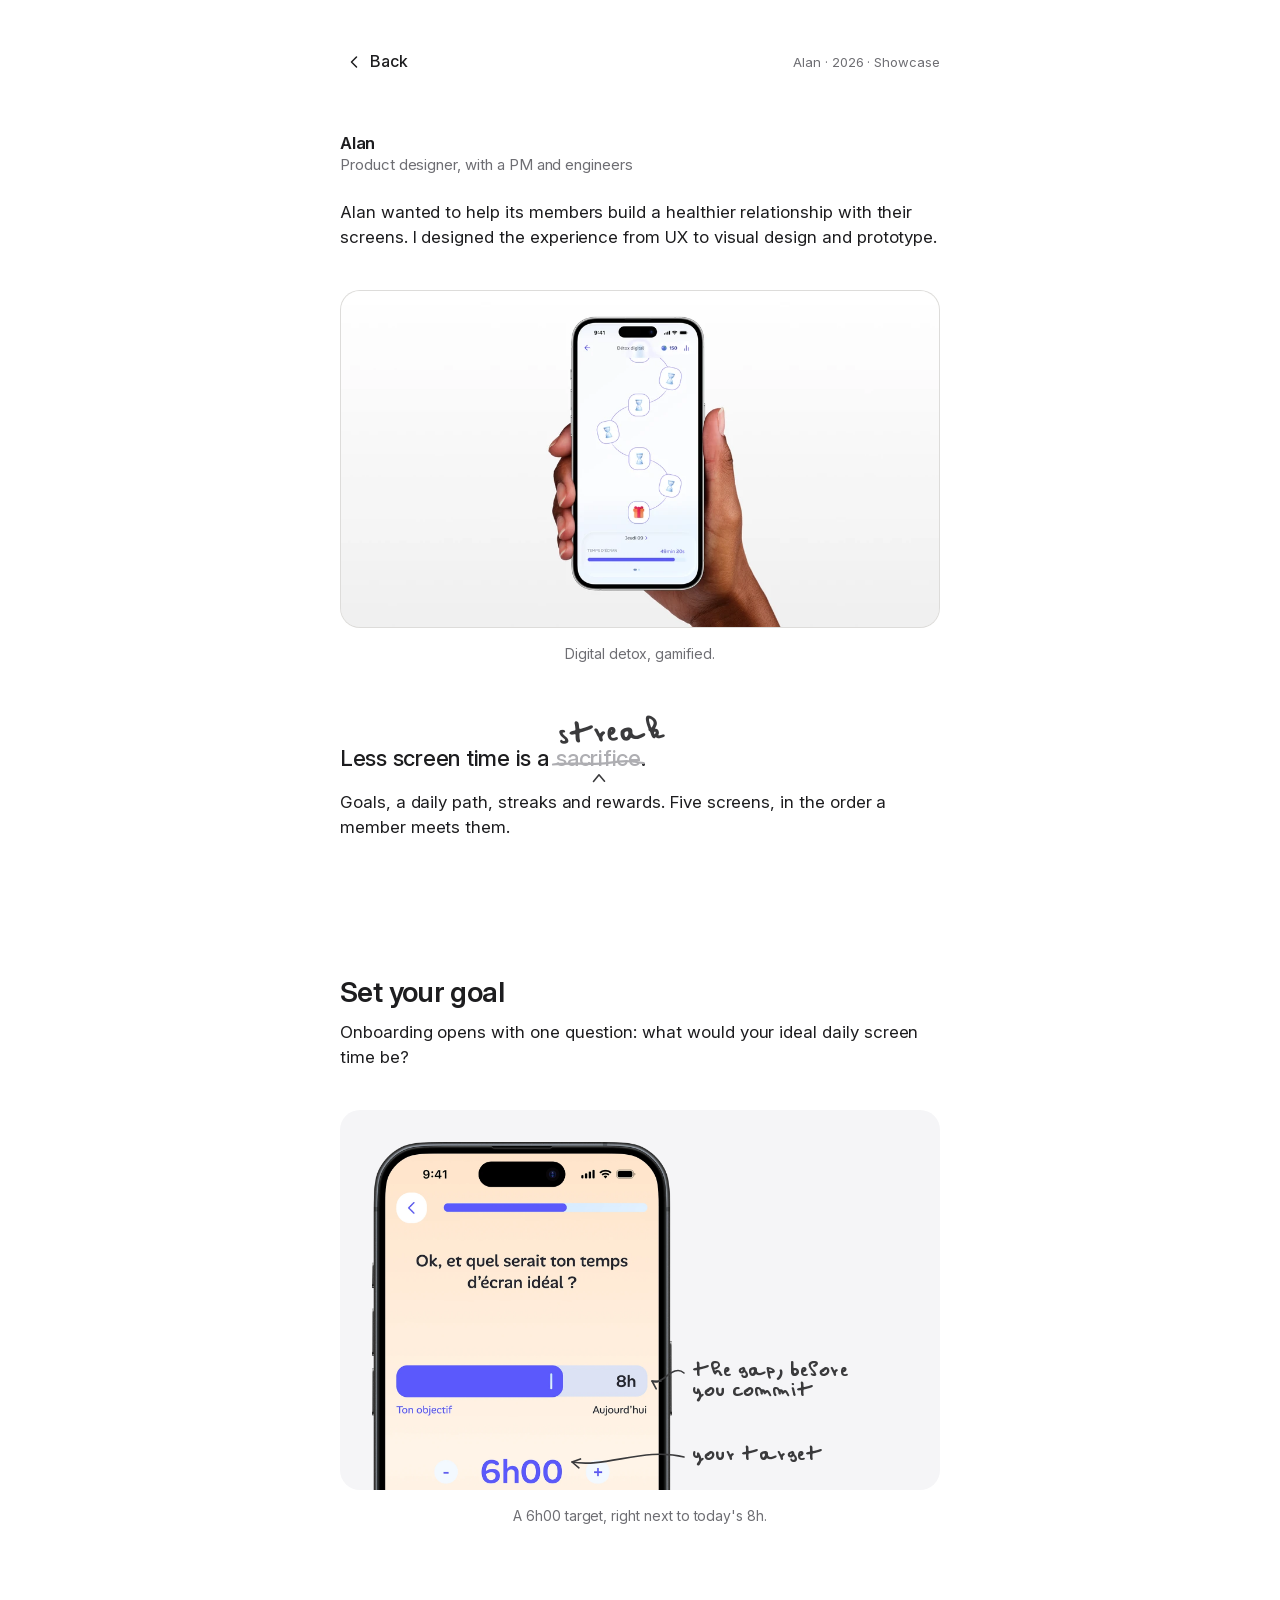
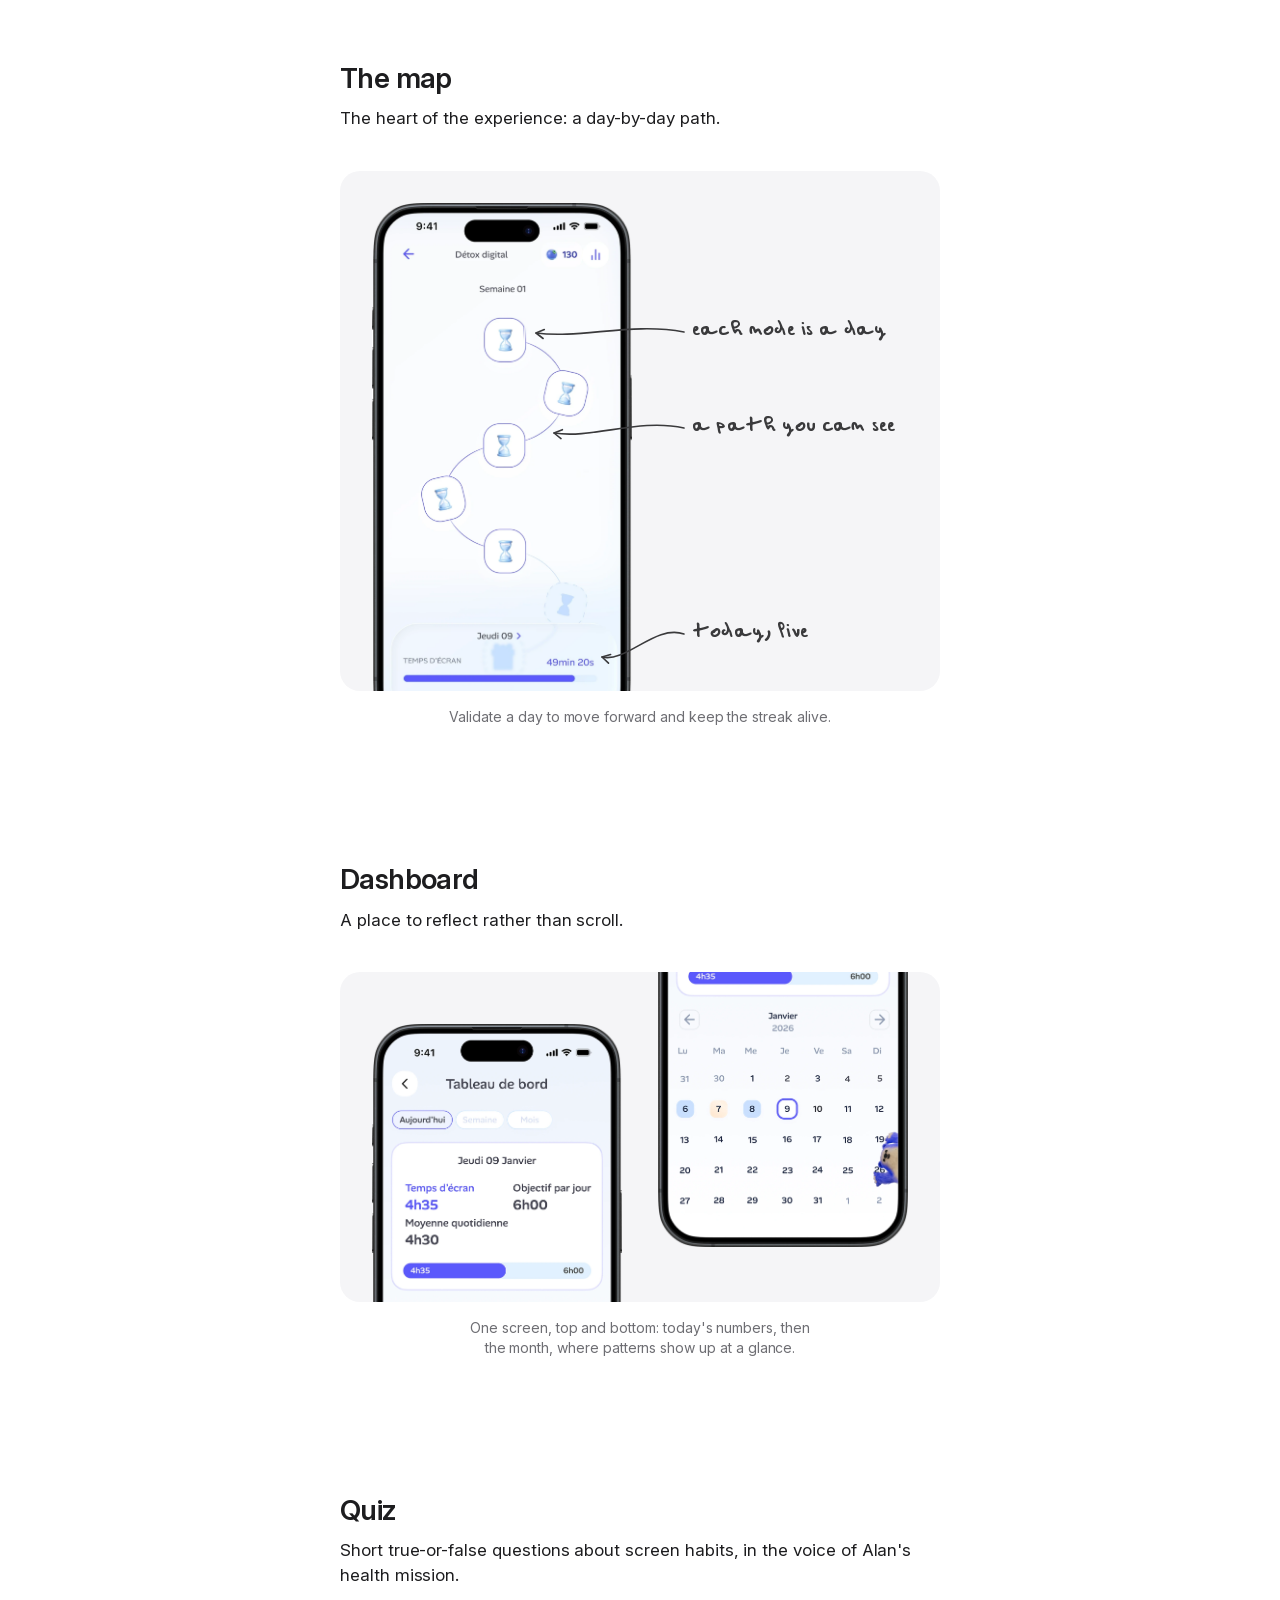
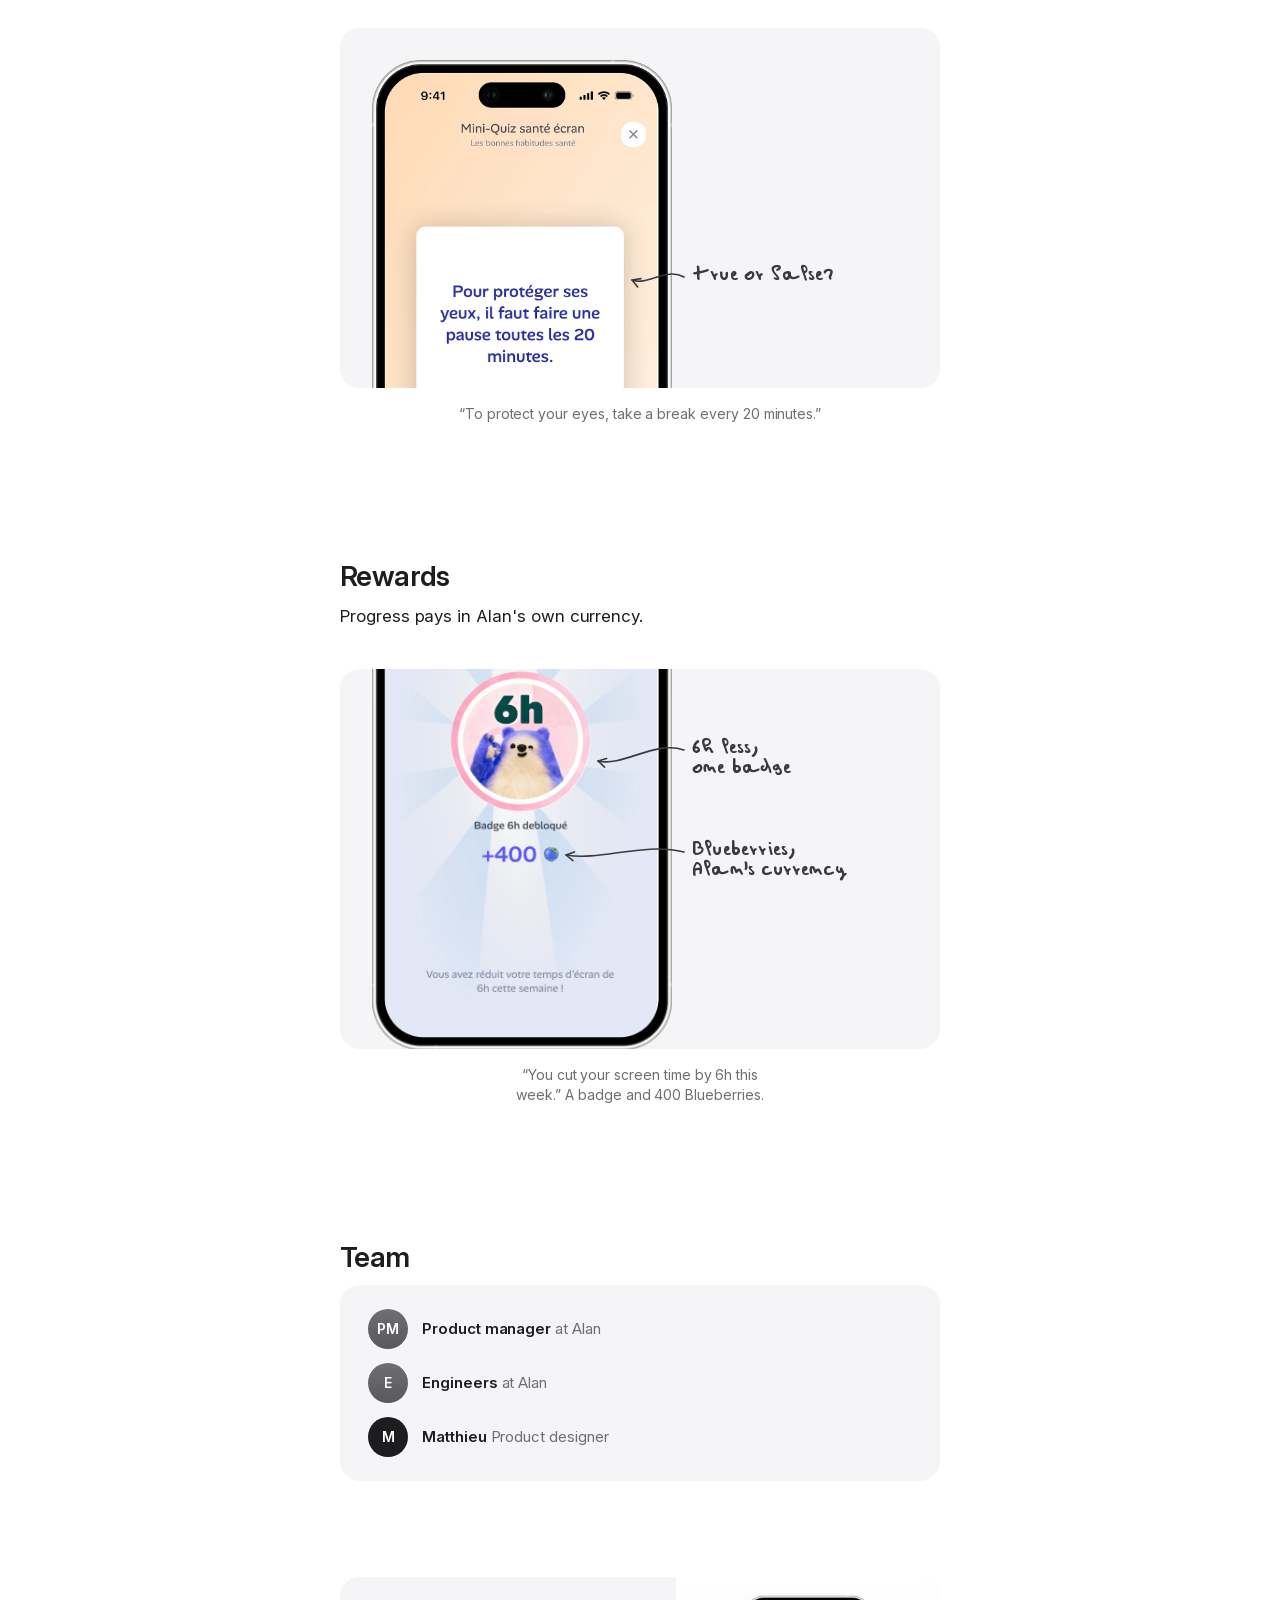
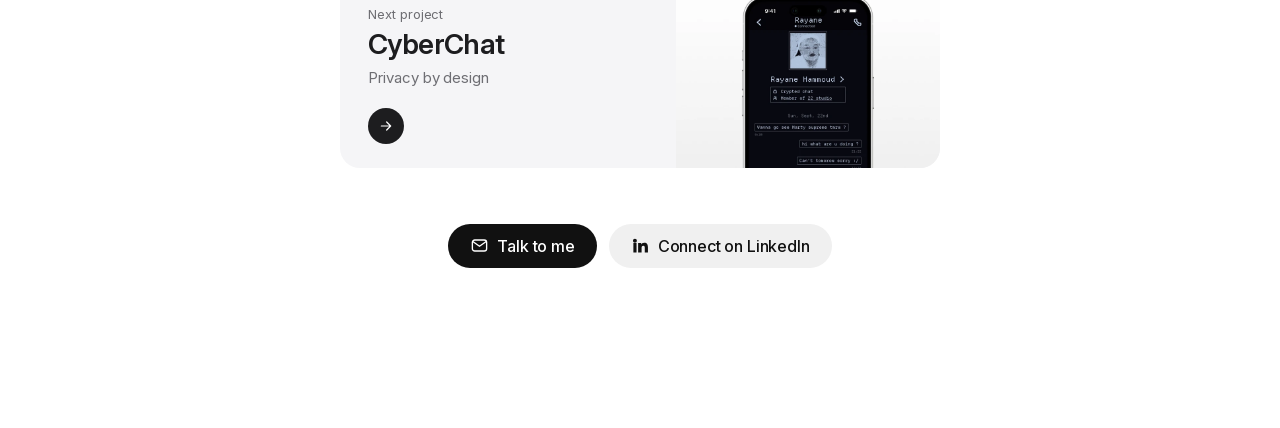
==== alan.html @ a8d350dc "Case pages: team section and a visual next-project card Team: who made each project, as a row of peo" ====
<!DOCTYPE html>
<html lang="en">
<head>
  <meta charset="UTF-8" />
  <meta name="viewport" content="width=device-width, initial-scale=1.0" />
  <title>Alan · Showcase · Matthieu</title>
  <meta name="description" content="Alan: digital detox, gamified. Five final screens: a day-by-day map, goal setting, dashboard, quizzes and rewards." />

  <!-- Favicon / touch icon -->
  <link rel="icon" type="image/png" href="images/favicon.png" media="(prefers-color-scheme: light)" />
  <link rel="icon" type="image/png" href="images/favicon-dark.png" media="(prefers-color-scheme: dark)" />
  <link rel="apple-touch-icon" href="apple-touch-icon.png" />

  <!-- Open Graph -->
  <meta property="og:type" content="website" />
  <meta property="og:site_name" content="Matthieu" />
  <meta property="og:title" content="Alan · Showcase · Matthieu" />
  <meta property="og:description" content="Alan: digital detox, gamified. Five final screens: a day-by-day map, goal setting, dashboard, quizzes and rewards." />
  <meta property="og:url" content="https://matthieuc.com/alan" />
  <meta property="og:image" content="https://matthieuc.com/images/social-preview.png" />
  <meta property="og:image:width" content="4800" />
  <meta property="og:image:height" content="2520" />
  <meta property="og:image:alt" content="Matthieu's Portfolio" />

  <!-- Twitter -->
  <meta name="twitter:card" content="summary_large_image" />
  <meta name="twitter:title" content="Alan · Showcase · Matthieu" />
  <meta name="twitter:description" content="Alan: digital detox, gamified. Five final screens: a day-by-day map, goal setting, dashboard, quizzes and rewards." />
  <meta name="twitter:image" content="https://matthieuc.com/images/social-preview.png" />

  <link rel="preload" href="fonts/Inter-opsz-wght-latin.woff2" as="font" type="font/woff2" crossorigin />
  <!-- Apply the saved appearance before first paint (no light flash in dark mode) -->
  <script>try{var t=new URLSearchParams(location.search).get("theme")||localStorage.getItem("theme");if(t==="dark")document.documentElement.dataset.theme="dark";}catch(e){}</script>
  <link rel="stylesheet" href="styles.css?v=14" />
  <link rel="stylesheet" href="case.css?v=52" />
  <link rel="stylesheet" href="stage.css?v=7" />
  <link rel="preload" href="fonts/MyHand.ttf" as="font" type="font/ttf" crossorigin />
</head>
<body class="case" data-project="alan">
  <main class="case-wrap stagecase">

    <div class="case-top">
      <a class="case-back" href="/">
        <svg viewBox="0 0 24 24" fill="none" stroke="currentColor" stroke-width="1.8" stroke-linecap="round" stroke-linejoin="round" aria-hidden="true"><path d="M15 18l-6-6 6-6"/></svg>
        Back
      </a>
      <span class="case-eyebrow">Alan · 2026 · Showcase</span>
    </div>

    <h1 class="case-title">Alan</h1>
    <p class="case-sub">Product designer, with a PM and engineers</p>

    <p class="intro">Alan wanted to help its members build a healthier relationship with their screens. I designed the experience from UX to visual design and prototype.</p>

    <figure>
      <div class="case-hero"><img src="images/alan.webp" data-dark="images/alan-dark.webp" alt="Alan: a hand holding a phone on the digital detox map" width="1024" height="576" fetchpriority="high" /></div>
      <figcaption>Digital detox, gamified.</figcaption>
    </figure>

    <p class="statement"><span aria-hidden="true">Less screen time is a <span class="edit"><s>sacrifice<svg viewBox="0 0 100 12" preserveAspectRatio="none" fill="none" stroke="currentColor" stroke-width="2.2" stroke-linecap="round" aria-hidden="true"><path pathLength="1" d="M1 7.5C20 5 42 8.5 61 5.8S88 4.2 99 6.2"/></svg></s><span class="hand edit__new">streak</span><svg class="edit__caret" width="14" height="10" viewBox="0 0 14 10" fill="none" stroke="currentColor" stroke-width="1.6" stroke-linecap="round" stroke-linejoin="round" aria-hidden="true"><path pathLength="1" d="M1.5 8.5 7 1.8l5.5 6.4"/></svg></span>.</span><span class="visually-hidden">Less screen time is a streak, not a sacrifice.</span></p>
    <p>Goals, a daily path, streaks and rewards. Five screens, in the order a member meets them.</p>

    <section class="section">
      <h2 class="section-title">Set your goal</h2>
      <p>Onboarding opens with one question: what would your ideal daily screen time be?</p>
      <figure>
        <div class="stage"><div class="canvas" style="--h: 380px">
        <img class="phone" src="images/alan-goal.webp" alt="Alan onboarding: “Ok, et quel serait ton temps d’écran idéal ?” with a slider set to 6h00 next to today’s 8h" width="1035" height="1206" loading="lazy" style="left: 32px; top: 32px; width: 300px;" />
        <svg class="arrows" viewBox="0 0 600 380" fill="none" stroke="currentColor" stroke-width="1.6" stroke-linecap="round" stroke-linejoin="round" aria-hidden="true"><path pathLength="1" d="M344.0 263.0C332.8 253.0 321.6 277.0 312.0 271.0"/><path pathLength="1" class="head" d="M321.0 271.3L312.0 271.0L316.2 278.9"/><path pathLength="1" d="M344.0 347.0C304.8 337.0 265.6 358.0 232.0 352.0"/><path pathLength="1" class="head" d="M240.5 348.9L232.0 352.0L238.9 357.8"/></svg>
        <span class="hand cnote" style="left: 352px; top: 252px;">the gap, before<br>you commit</span>
        <span class="hand cnote" style="left: 352px; top: 336px;">your target</span>
        </div></div>
        <figcaption>A 6h00 target, right next to today's 8h.</figcaption>
      </figure>
    </section>

    <section class="section">
      <h2 class="section-title">The map</h2>
      <p>The heart of the experience: a day-by-day path.</p>
      <figure>
        <div class="stage"><div class="canvas" style="--h: 520px">
        <img class="phone" src="images/alan-map-stage.webp" alt="Alan: the day-by-day journey map, week 1" width="1077" height="2211" loading="lazy" style="left: 32px; top: 32px; width: 260px;" />
        <svg class="arrows" viewBox="0 0 600 520" fill="none" stroke="currentColor" stroke-width="1.6" stroke-linecap="round" stroke-linejoin="round" aria-hidden="true"><path pathLength="1" d="M344.0 161.0C292.2 151.0 240.4 168.0 196.0 162.0"/><path pathLength="1" class="head" d="M204.3 158.6L196.0 162.0L203.1 167.5"/><path pathLength="1" d="M344.0 257.0C298.5 247.0 253.0 268.0 214.0 262.0"/><path pathLength="1" class="head" d="M222.4 258.7L214.0 262.0L221.0 267.6"/><path pathLength="1" d="M344.0 463.0C315.3 453.0 286.6 492.0 262.0 486.0"/><path pathLength="1" class="head" d="M270.6 483.5L262.0 486.0L268.5 492.2"/></svg>
        <span class="hand cnote" style="left: 352px; top: 150px;">each node is a day</span>
        <span class="hand cnote" style="left: 352px; top: 246px;">a path you can see</span>
        <span class="hand cnote" style="left: 352px; top: 452px;">today, live</span>
        </div></div>
        <figcaption>Validate a day to move forward and keep the streak alive.</figcaption>
      </figure>
    </section>

    <section class="section">
      <h2 class="section-title">Dashboard</h2>
      <p>A place to reflect rather than scroll.</p>
      <figure>
        <div class="stage"><div class="canvas" style="--h: 330px">
        <img class="phone" src="images/alan-dashboard.webp" alt="Alan dashboard, top: Thursday 9 January, 4h35 of screen time against a 6h00 goal" width="1038" height="1155" loading="lazy" style="left: 32px; top: 52px; width: 250px;" />
        <img class="phone" src="images/alan-calendar.webp" alt="Alan dashboard, bottom: January 2026 calendar with each day marked by outcome" width="1029" height="1131" loading="lazy" style="left: 318px; top: 0px; width: 250px;" />
        </div></div>
        <figcaption>One screen, top and bottom: today's numbers, then the month, where patterns show up at a glance.</figcaption>
      </figure>
    </section>

    <section class="section">
      <h2 class="section-title">Quiz</h2>
      <p>Short true-or-false questions about screen habits, in the voice of Alan's health mission.</p>
      <figure>
        <div class="stage"><div class="canvas" style="--h: 360px">
        <img class="phone" src="images/alan-quiz.webp" alt="Alan: a screen-health mini quiz card reading “Pour protéger ses yeux, il faut faire une pause toutes les 20 minutes.”" width="927" height="1089" loading="lazy" style="left: 32px; top: 32px; width: 300px;" />
        <svg class="arrows" viewBox="0 0 600 360" fill="none" stroke="currentColor" stroke-width="1.6" stroke-linecap="round" stroke-linejoin="round" aria-hidden="true"><path pathLength="1" d="M344.0 249.0C325.8 239.0 307.6 258.0 292.0 252.0"/><path pathLength="1" class="head" d="M300.9 250.6L292.0 252.0L297.7 259.0"/></svg>
        <span class="hand cnote" style="left: 352px; top: 238px;">true or false?</span>
        </div></div>
        <figcaption>“To protect your eyes, take a break every 20 minutes.”</figcaption>
      </figure>
    </section>

    <section class="section">
      <h2 class="section-title">Rewards</h2>
      <p>Progress pays in Alan's own currency.</p>
      <figure>
        <div class="stage"><div class="canvas" style="--h: 380px">
        <img class="phone" src="images/alan-rewards.webp" alt="Alan: “Badge 6h débloqué” with a +400 Blueberries reward" width="1284" height="1845" loading="lazy" style="left: 32px; top: -51px; width: 300px;" />
        <svg class="arrows" viewBox="0 0 600 380" fill="none" stroke="currentColor" stroke-width="1.6" stroke-linecap="round" stroke-linejoin="round" aria-hidden="true"><path pathLength="1" d="M344.0 81.0C313.9 71.0 283.8 98.0 258.0 92.0"/><path pathLength="1" class="head" d="M266.6 89.4L258.0 92.0L264.6 98.1"/><path pathLength="1" d="M344.0 183.0C302.7 173.0 261.4 192.0 226.0 186.0"/><path pathLength="1" class="head" d="M234.4 182.9L226.0 186.0L232.9 191.7"/></svg>
        <span class="hand cnote" style="left: 352px; top: 70px;">6h less,<br>one badge</span>
        <span class="hand cnote" style="left: 352px; top: 172px;">Blueberries,<br>Alan's currency</span>
        </div></div>
        <figcaption>“You cut your screen time by 6h this week.” A badge and 400 Blueberries.</figcaption>
      </figure>
    </section>

    <section class="section">
      <h2 class="section-title" id="team">Team</h2>
      <div class="stage team">
        <ul class="team__list">
            <li><span class="team__av" aria-hidden="true">PM</span><span><b>Product manager</b> <span class="team__role">at Alan</span></span></li>
            <li><span class="team__av" aria-hidden="true">E</span><span><b>Engineers</b> <span class="team__role">at Alan</span></span></li>
            <li><span class="team__av" aria-hidden="true">M</span><span><b>Matthieu</b> <span class="team__role">Product designer</span></span></li>
        </ul>
      </div>
    </section>

    <footer class="case-footer">
      <a class="btn btn--primary" href="mailto:matthieu.coma@pm.me">
        <svg class="btn__icon" viewBox="0 0 24 24" aria-hidden="true" fill="none" stroke="currentColor" stroke-width="1.7" stroke-linecap="round" stroke-linejoin="round"><rect x="3" y="5" width="18" height="14" rx="3"/><path d="M3.5 7l8.5 6 8.5-6"/></svg>
        <span>Talk to me</span>
      </a>
      <a class="btn btn--secondary" href="https://www.linkedin.com/in/matthieu-c-313b34379/" target="_blank" rel="noopener">
        <svg class="btn__icon" viewBox="0 0 24 24" aria-hidden="true" fill="currentColor"><path d="M4.98 3.5a2.5 2.5 0 1 1-.02 5 2.5 2.5 0 0 1 .02-5zM3 8.98h4v12H3v-12zM9 8.98h3.8v1.64h.05c.53-1 1.83-2.05 3.77-2.05 4.03 0 4.78 2.65 4.78 6.1v6.31h-4v-5.6c0-1.34-.02-3.06-1.86-3.06-1.87 0-2.15 1.46-2.15 2.96v5.7H9v-12z"/></svg>
        <span>Connect on LinkedIn</span><span class="visually-hidden"> (opens in new tab)</span>
      </a>
    </footer>

  </main>
  <script src="data.js?v=6"></script>
  <script src="case.js?v=28"></script>
  <script src="stage.js?v=4"></script>
</body>
</html>
---- styles.css ----
/* ============================================================
   matthieuc.com — recreation
   Type:  ABC Marist (serif, body)  +  Inter (sans, badges & labels)
   ============================================================ */

/* Inter, self-hosted (Latin subset): variable weight + optical size, so large
   text gets Inter's tighter display cut automatically (font-optical-sizing: auto) */
@font-face {
  font-family: "Inter";
  src: url("fonts/Inter-opsz-wght-latin.woff2") format("woff2");
  font-weight: 100 900;
  font-style: normal;
  font-display: swap;
}
@font-face {
  font-family: "ABC Marist";
  src: url("fonts/ABCMarist-Book.woff2") format("woff2"),
       url("fonts/ABCMarist-Book.woff") format("woff");
  font-weight: 350;
  font-style: normal;
  font-display: swap;
}
@font-face {
  font-family: "ABC Marist";
  src: url("fonts/ABCMarist-Regular.woff2") format("woff2"),
       url("fonts/ABCMarist-Regular.woff") format("woff");
  font-weight: 400;
  font-style: normal;
  font-display: swap;
}
@font-face {
  font-family: "ABC Marist";
  src: url("fonts/ABCMarist-Medium.woff2") format("woff2"),
       url("fonts/ABCMarist-Medium.woff") format("woff");
  font-weight: 500;
  font-style: normal;
  font-display: swap;
}

:root {
  --bg: #ffffff;
  --ink: #111111;
  --muted: #767676;              /* ≥4.5:1 on white (WCAG AA body text) */
  --image-space: #f0efec;
  --radius: 16px;                 /* Apple-style rounded card */
  --hairline: rgba(0, 0, 0, 0.08); /* subtle 1px border */
  --serif: "ABC Marist", "Times New Roman", Times, Georgia, serif;
  --sans: "Inter", "Inter Placeholder", -apple-system, system-ui, sans-serif;
  --col: 600px;

  /* 8-pt spacing scale (Apple HIG) — step N = N×8px */
  --s-1: 8px;
  --s-2: 16px;
  --s-3: 24px;
  --s-4: 32px;
  --s-5: 40px;
  --s-6: 48px;
  --s-7: 56px;
  --s-8: 64px;
  --s-11: 88px;
  --s-12: 96px;
  --s-14: 112px;
  --s-15: 120px;
  --s-18: 144px;
  --s-20: 160px;

  /* Motion: one curve for anything that moves (the iOS sheet curve: fast
     start, long settle, no overshoot); plain `ease` for colour and opacity.
     Press feedback 120ms · state changes ≤300ms · page/zoom moves ≤500ms */
  --ease-out: cubic-bezier(.32, .72, 0, 1);

  /* Focus ring — solid so it clears 3:1 against white (WCAG 2.2 non-text) */
  --focus-ring: #0066ff;

  /* Capsule buttons */
  --btn-primary-bg: #111111;
  --btn-primary-bg-hover: #2a2a2a;
  --btn-primary-ink: #ffffff;
  --btn-secondary-bg: #f0f0f0;
  --btn-secondary-bg-hover: #e6e6e6;
  --btn-secondary-ink: #111111;
  --badge-border: rgba(0, 0, 0, 0.14);
}

/* Dark mode — set on <html> by the inline head script (saved choice) and the
   toggle on the feed. Apple dark palette: true black, #f5f5f7 label,
   #a1a1a6 secondary label (≥7:1 on black). */
:root[data-theme="dark"] {
  color-scheme: dark;
  --bg: #000000;
  --ink: #f5f5f7;
  --muted: #a1a1a6;
  --image-space: #1c1c1e;
  --hairline: rgba(255, 255, 255, 0.12);
  --focus-ring: #4da3ff;
  --btn-primary-bg: #f5f5f7;
  --btn-primary-bg-hover: #ffffff;
  --btn-primary-ink: #000000;
  --btn-secondary-bg: #1c1c1e;
  --btn-secondary-bg-hover: #2c2c2e;
  --btn-secondary-ink: #f5f5f7;
  --badge-border: rgba(255, 255, 255, 0.2);
}

* { box-sizing: border-box; margin: 0; padding: 0; }

html { -webkit-font-smoothing: antialiased; -moz-osx-font-smoothing: grayscale; text-rendering: optimizeLegibility; }

body {
  background: var(--bg);
  color: var(--ink);
  transition: background-color .3s ease, color .3s ease;
  font-family: var(--serif);
  font-weight: 400;
  line-height: 1.5;
}

a { color: inherit; }

/* Visually hidden but available to assistive tech (skip-to-content headings etc.) */
.visually-hidden {
  position: absolute;
  width: 1px; height: 1px;
  margin: -1px; padding: 0; border: 0;
  clip: rect(0 0 0 0);
  clip-path: inset(50%);
  overflow: hidden;
  white-space: nowrap;
}

.page {
  max-width: var(--col);
  margin: 0 auto;
  /* Center the intro in the viewport (self-adjusting to screen height) with the
     top space only, so the gap to the first project stays normal. ~50vh minus
     half the intro's height. */
  padding: max(48px, calc(50vh - 160px)) var(--s-3) 200px;
}

/* ---------------- Hero ---------------- */
.hero { margin-bottom: var(--s-12); }

.hero__name {
  font-family: var(--serif);
  font-size: 24px;
  font-weight: 500;
  letter-spacing: 0;
  margin-bottom: 4px;         /* name → location: tight pair */
}

.hero__location {
  font-family: var(--serif);
  color: var(--muted);
  font-size: 15px;
  margin-bottom: 22px;        /* clear gap before the bio */
}

.hero__bio {
  font-family: var(--serif);
  font-size: 17px;
  line-height: 1.45;
  margin-bottom: var(--s-3);
}

.hero__links {
  font-family: var(--serif);
  font-size: 17px;
  margin-top: var(--s-1);
}
.hero__links a { text-decoration: none; transition: opacity .2s ease; }
.hero__links a:hover { opacity: .55; }
.hero__links span { color: var(--ink); padding: 0 2px; }

/* ---------------- Projects list ---------------- */
.projects {
  display: flex;
  flex-direction: column;
  gap: var(--s-12);
}

.project {
  display: block;
  cursor: pointer;
  border-radius: var(--radius);
  outline: none;
  color: inherit;
  text-decoration: none;
  -webkit-tap-highlight-color: transparent;
}
.project:focus-visible { outline: 3px solid var(--focus-ring); outline-offset: 8px; }

.project__head {
  display: flex;
  align-items: center;
  gap: 10px;
  margin-bottom: 4px;         /* title → year: tight pair */
}
.project__name {
  font-family: var(--serif);
  font-size: 24px;
  font-weight: 500;
  letter-spacing: 0;
}
.project__badge {
  font-family: var(--sans);
  font-size: 11px;
  font-weight: 500;
  letter-spacing: 0.04em;
  text-transform: uppercase;
  color: var(--muted);
  border: 1px solid var(--badge-border);
  padding: 3px 9px;
  border-radius: 999px;
  white-space: nowrap;
}
.project__year {
  font-family: var(--serif);
  font-size: 13px;
  color: var(--muted);
  margin-bottom: 22px;        /* clear gap before the tagline group */
}
.project__tagline {
  font-family: var(--serif);
  font-weight: 500;
  font-size: 17px;
  margin-bottom: 6px;         /* tagline → description: tight pair */
}
.project__desc {
  font-family: var(--serif);
  font-weight: 400;
  font-size: 17px;
  line-height: 1.45;
  color: var(--muted);
  margin-bottom: var(--s-3);  /* description → image */
}

.project__image {
  background: var(--image-space);
  border-radius: var(--radius);
  border: 1px solid var(--hairline);
  overflow: hidden;
  transition: transform .12s var(--ease-out);
}
.project__image img { display: block; width: 100%; height: auto; }
/* no hover growth (the cursor already says it's a link); a press settles it a touch */
.project:active .project__image { transform: scale(.985); }

/* ---------------- Personal ---------------- */
.personal {
  margin-top: var(--s-12);
  display: flex;
  flex-direction: column;
  gap: var(--s-2);
  font-family: var(--serif);
  font-size: 17px;
  line-height: 1.45;
  color: var(--ink);
}
.personal__sign { font-style: italic; }

/* ---------------- Signature ---------------- */
.signature {
  margin-top: var(--s-8);
  display: flex;
  justify-content: center;
}
.signature__svg { width: 130px; height: auto; opacity: .9; color: inherit; cursor: pointer; display: block; overflow: visible; }
.signature:focus-visible { outline: 3px solid var(--focus-ring); outline-offset: 10px; border-radius: 8px; }
/* Hidden until it scrolls into view; JS sets --len to the exact path length. */
.signature__path {
  stroke-dasharray: var(--len, 2000);
  stroke-dashoffset: var(--len, 2000);
}
.signature.in .signature__path {
  transition: stroke-dashoffset 1.7s cubic-bezier(.65, 0, .35, 1);
  stroke-dashoffset: 0;
}
@media (prefers-reduced-motion: reduce) {
  body { transition: none; }
  /* Show the finished signature, no drawing */
  .signature__path { stroke-dasharray: none; stroke-dashoffset: 0; transition: none; }
}

/* ---------------- Footer / buttons (Apple HIG) ---------------- */
.footer {
  margin-top: var(--s-6);
  display: flex;
  gap: var(--s-1);
  flex-wrap: wrap;
  justify-content: center;
}

/* Capsule buttons: system font, ≥44pt hit target, medium weight */
.btn {
  display: inline-flex;
  align-items: center;
  justify-content: center;
  gap: 8px;
  min-height: 44px;
  padding: 0 22px;
  border-radius: 999px;
  font-family: -apple-system, BlinkMacSystemFont, "SF Pro Text", "Inter", system-ui, sans-serif;
  font-size: 16px;
  font-weight: 500;
  letter-spacing: -0.01em;
  line-height: 1;
  text-decoration: none;
  cursor: pointer;
  -webkit-tap-highlight-color: transparent;
  transition: background-color .18s ease, transform .12s var(--ease-out), opacity .18s ease;
}
.btn:active { transform: scale(0.97); }
.btn:focus-visible { outline: 3px solid var(--focus-ring); outline-offset: 2px; }

.btn__icon { width: 19px; height: 19px; flex: none; }

/* Primary — filled */
.btn--primary { background: var(--btn-primary-bg); color: var(--btn-primary-ink); }
.btn--primary:hover { background: var(--btn-primary-bg-hover); }

/* Secondary — subtle gray fill (systemGray6 style) */
.btn--secondary { background: var(--btn-secondary-bg); color: var(--btn-secondary-ink); }
.btn--secondary:hover { background: var(--btn-secondary-bg-hover); }

/* ---------------- Appearance toggle (feed, top-right) ---------------- */
.theme-toggle {
  position: fixed; top: 16px; right: 16px; z-index: 10;
  width: 44px; height: 44px;                 /* full hit target, small glyph */
  display: grid; place-items: center;
  border: 0; border-radius: 50%;
  background: transparent;
  color: var(--muted);
  cursor: pointer;
  -webkit-tap-highlight-color: transparent;
  transition: color .2s ease, background-color .2s ease, transform .12s var(--ease-out);
}
.theme-toggle:hover { color: var(--ink); background: var(--hairline); }
.theme-toggle:active { transform: scale(0.94); }
.theme-toggle:focus-visible { outline: 3px solid var(--focus-ring); outline-offset: 2px; }
.theme-toggle svg { width: 18px; height: 18px; display: block; }

/* ---------------- Entrance ---------------- */
/* One page-load sequence: what's in view rises in, top to bottom (script.js
   sets --d per element); everything below the fold is simply there when you
   scroll to it. The signature is the exception: it draws when it comes into
   view. Only hidden when JS is available, so without JS nothing is stuck at
   opacity 0. */
.js .reveal, .js .project {
  opacity: 0;
  transform: translateY(12px);
}
.reveal.in, .project.in {
  opacity: 1; transform: none;
  transition: opacity .5s ease var(--d, 0ms), transform .6s var(--ease-out) var(--d, 0ms);
}
.reveal.in.is-static, .project.in.is-static { transition: none; }

/* ---------------- Return from a case page ---------------- */
/* A camera pulling back: the case page eases away (shrinks a touch, fades)
   while the feed settles in from just past full size. One critically damped
   curve, no overshoot. Only the case page's Back link opts in (case.js), so
   the forward hero morph is untouched. */
::view-transition { background: var(--bg); }
html.vt-back::view-transition-old(root) {
  animation: vt-leave .28s cubic-bezier(.4, 0, 1, 1) both;
}
html.vt-back::view-transition-new(root) {
  animation: vt-settle .5s var(--ease-out) .1s both;
}
@keyframes vt-leave  { 70% { opacity: 0; } to { opacity: 0; transform: scale(.97); } } /* gone before the feed is half in: no double exposure */
@keyframes vt-settle { from { opacity: 0; transform: scale(1.02); } }
/* The feed was already seen: no scroll-reveal replay under the transition. */
html.vt-back .reveal, html.vt-back .project { opacity: 1; transform: none; transition: none; }

/* Fallback (no cross-document view transitions): the feed fades up. */
html.returning body { animation: feed-return .4s var(--ease-out) both; }
@keyframes feed-return { from { opacity: 0; } }

/* ---------------- Responsive ---------------- */
@media (max-width: 640px) {
  .page { padding: 140px 24px 120px; }
  .hero { margin-bottom: 90px; }
  .projects { gap: 100px; }
}

@media (max-width: 460px) {
  .page { padding: 120px 20px 100px; }
  .footer { flex-direction: column; align-items: stretch; }
  .footer .btn { width: 100%; }
}

@media (prefers-reduced-motion: reduce) {
  * { animation: none !important; transition: none !important; }
  .reveal, .project { opacity: 1; transform: none; }
}
---- case.css ----
/* ============================================================
   Case-study page (Ornikar) — sans-serif, Apple HIG
   Relies on styles.css for @font-face + spacing tokens.
   ============================================================ */

:root {
  --case-ink: #1d1d1f;
  --case-muted: #6e6e73;         /* Apple secondary label, darkened to ≥4.5:1 on white */
  --case-fill: #f5f5f7;          /* systemGray6-ish card fill */
  --case-fill-2: #fafafa;
  --case-blue: #0a6cff;          /* ≥4.5:1 on white for inline links/highlights */
  --card-top: #fafafb;           /* figure card gradient */
  --card-bottom: #f2f3f5;
  --icon-well: #fff;             /* round icon wells on process/constraint cards */
  --case-hair: var(--hairline);  /* alias of styles.css --hairline */
  --case-col: 900px;
}

/* Dark mode (data-theme on <html>, see styles.css). The annotated (.annot) and
   map (.mapfig) figures stay light: their mockups are flattened on white /
   blended with multiply and their highlights are baked for a light card. */
:root[data-theme="dark"] {
  --case-ink: #f5f5f7;
  --case-muted: #a1a1a6;
  --case-fill: #1c1c1e;
  --case-fill-2: #161618;
  --case-blue: #2997ff;
  --card-top: #1c1c1e;
  --card-bottom: #141416;
  --icon-well: #2c2c2e;
  --clip-btn-bg: rgba(44, 44, 46, 0.82);
  --clip-btn-bg-hover: #3a3a3c;
}
:root[data-theme="dark"] .annot,
:root[data-theme="dark"] .mapfig {
  --case-ink: #1d1d1f;
  --case-muted: #6e6e73;
  --case-blue: #0a6cff;
  --case-hair: rgba(0, 0, 0, 0.08);
  color: var(--case-ink);
}

body.case {
  background: var(--bg);
  color: var(--case-ink);
  font-family: var(--sans);
}

.case-wrap {
  max-width: var(--case-col);
  margin: 0 auto;
  padding: var(--s-5) var(--s-3) var(--s-20);
}

/* ---- Top bar / back ---- */
.case-top {
  display: flex;
  align-items: center;
  justify-content: space-between;
  margin-bottom: var(--s-6);
}
.case-back {
  display: inline-flex;
  align-items: center;
  gap: 6px;
  min-height: 44px;
  padding: 0 var(--s-1) 0 4px;
  font-size: 16px;
  font-weight: 500;
  color: var(--case-ink);
  text-decoration: none;
  border-radius: 12px;
}
.case-back:hover { color: var(--case-blue); }
.case-back svg { width: 20px; height: 20px; }
/* Floating chevron: takes over once the top bar's Back has scrolled off.
   Same frosted material as the clip play button. */
.case-back--float {
  position: fixed; z-index: 20;
  top: max(16px, env(safe-area-inset-top)); left: max(16px, env(safe-area-inset-left));
  width: 40px; height: 40px; min-height: 0; padding: 0;
  justify-content: center;
  border-radius: 50%;
  background: var(--clip-btn-bg, rgba(255, 255, 255, 0.82));
  box-shadow: 0 0 0 1px var(--case-hair), 0 2px 8px rgba(0, 0, 0, 0.08);
  -webkit-backdrop-filter: blur(8px) saturate(180%);
  backdrop-filter: blur(8px) saturate(180%);
  opacity: 0; visibility: hidden; transform: translateY(-6px);
  transition: opacity .25s ease, transform .25s ease, visibility 0s linear .25s, color .2s ease, background-color .2s ease;
}
.case-back--float.is-on {
  opacity: 1; visibility: visible; transform: none;
  transition: opacity .25s ease, transform .35s var(--ease-out), visibility 0s, color .2s ease, background-color .2s ease;
}
.case-back--float:hover { background: var(--clip-btn-bg-hover, #fff); }
.case-back--float:focus-visible { outline: 2px solid var(--case-blue); outline-offset: 3px; }
.case-back--float svg { margin-left: -2px; }   /* optical centre for the chevron */
/* wide screens: in the gutter, above the side menu's dashes */
@media (min-width: 1360px) {
  .case-back--float { top: 24px; left: max(24px, calc(50% - var(--case-col) / 2 - 72px)); }
}
@media (prefers-reduced-transparency: reduce) {
  .case-back--float { background: #fff; -webkit-backdrop-filter: none; backdrop-filter: none; }
}
@media (prefers-reduced-motion: reduce) {
  .case-back--float, .case-back--float.is-on { transition: none; }
}
.case-eyebrow { font-size: 13px; line-height: 1.4; color: var(--case-muted); }   /* HIG Footnote */

/* ---- Type scale: Apple HIG text styles, 8-pt rhythm ----
   h1 Large Title 34 · h2 Title 1 28 · lead Title 2 22 · h3 Title 3 20 /
   Headline 17 · body 17 · callout 16 · caption (Subheadline) 15 · footnote 13 */
.case-title {
  font-size: 34px;
  font-weight: 600;
  line-height: 1.15;
  letter-spacing: -0.02em;
  margin-bottom: var(--s-2);
}
.case-title + .meta { margin-top: var(--s-5); }   /* Ornikar: title, then the details grid */
.lead-p + .meta { margin-top: var(--s-5); }       /* Alan: title, lead, then the details grid */
.case-title + .section { margin-top: var(--s-6); } /* no lead paragraph: title straight into a section */
.case-hero + .visually-hidden + .section { margin-top: 0; } /* no visible title: hero straight into a section */

/* ---- Hero image ---- */
.case-hero {
  border-radius: var(--radius);
  border: 1px solid var(--case-hair);
  overflow: hidden;
  margin-bottom: var(--s-5);
  background: var(--image-space);
}
.case-hero img { display: block; width: 100%; height: auto; }

/* ---- Meta grid ---- */
.meta {
  display: grid;
  grid-template-columns: 1fr 1fr;
  gap: var(--s-7);
  margin-bottom: var(--s-12);
}
.meta h3 {
  font-size: 17px;
  font-weight: 600;
  line-height: 1.3;
  margin-bottom: var(--s-1);
}
.meta p { font-size: 16px; line-height: 1.5; color: var(--case-muted); margin-bottom: var(--s-1); }
.meta .lead { color: var(--case-ink); }
.meta .lead b { font-weight: 600; }
.meta .block + .block { margin-top: var(--s-4); }
.meta .overview p + p { margin-top: var(--s-2); }

/* ---- Section headers ---- */
.section { margin-top: var(--s-11); }
.section-title {
  display: flex;
  align-items: center;
  gap: 12px;
  font-size: 28px;
  font-weight: 600;
  line-height: 1.2;
  letter-spacing: -0.015em;
  margin-bottom: var(--s-3);
}
.section-title::before { display: none; }   /* no bullet dot on section titles */

.lead-p {
  font-size: 22px;
  line-height: 1.4;
  letter-spacing: -0.01em;
  margin-bottom: var(--s-2);
}
.body-p {
  font-size: 17px;
  line-height: 1.55;
  color: var(--case-muted);
  margin-bottom: var(--s-2);
}
.hl { color: var(--case-blue); }
/* keep a lone word off the last line; even out short headings */
.lead-p, .body-p, .caption, .shotcard__cap, .meta p { text-wrap: pretty; }
.case-title, .section-title, .feature__title { text-wrap: balance; }

/* ---- Process (Week 1 / Week 2) ---- */
.process {
  display: grid;
  grid-template-columns: 1fr 1fr;
  gap: var(--s-3);
  margin-top: var(--s-1);
  align-items: stretch;               /* both week columns share height */
}
.pcol {
  display: flex;
  flex-direction: column;
  gap: 12px;
}
.process .week { font-size: 16px; font-weight: 500; margin: var(--s-1) 0 4px; }
.step {
  background: var(--case-fill);
  border: 1px solid var(--case-hair);
  border-radius: var(--radius);
  padding: 20px;
  flex: 1;                            /* all four cards end up equal size */
  display: grid;
  grid-template-columns: auto 1fr;    /* icon | title on row 1 */
  align-items: center;
  column-gap: 12px;
  row-gap: 12px;
}
.step__icon {
  width: 34px; height: 34px;
  border-radius: 50%;
  background: var(--icon-well);
  border: 1px solid var(--case-hair);
  display: grid; place-items: center;
  flex: none;
}
.step__icon svg { width: auto; height: 16px; }
.step h3 { font-size: 17px; font-weight: 600; }
.step p {
  font-size: 14px;
  line-height: 1.45;
  color: var(--case-muted);
  grid-column: 1 / -1;              /* description spans full width below */
}

/* ---- Insight cards ---- */
.insights {
  display: grid;
  grid-template-columns: repeat(3, 1fr);
  gap: var(--s-2);
  margin-top: var(--s-1);
}
.insight {
  background: var(--case-fill);
  border: 1px solid var(--case-hair);
  border-radius: var(--radius);
  padding: 20px;
  display: flex;
  flex-direction: column;
}
.insight__tag {
  display: flex; align-items: center; gap: var(--s-1);
  font-size: 14px; font-weight: 500; color: var(--case-muted);
  margin-bottom: 14px;
}
.insight__tag svg { width: auto; height: 15px; }
.insight__title { font-size: 16px; font-weight: 600; color: var(--case-blue); line-height: 1.35; margin-bottom: 14px; }
.insight__quote { font-size: 14px; line-height: 1.5; color: var(--case-muted); margin-bottom: 18px; }
.insight__by { font-size: 14px; color: var(--case-ink); margin-top: auto; }

/* ---- Constraints (2x2) ---- */
.constraints {
  display: grid;
  grid-template-columns: 1fr 1fr;
  gap: var(--s-2);
  margin-top: var(--s-1);
}
.constraint {
  display: flex;
  gap: var(--s-2);
  background: var(--case-fill);
  border: 1px solid var(--case-hair);
  border-radius: var(--radius);
  padding: 20px;
}
.constraint__icon {
  width: 44px; height: 44px; flex: none;
  border-radius: 50%;
  background: var(--icon-well);
  border: 1px solid var(--case-hair);
  display: grid; place-items: center;
}
.constraint__icon svg { width: auto; height: 19px; }
.constraint h3 { font-size: 17px; font-weight: 600; line-height: 1.3; margin-bottom: var(--s-1); }
.constraint p { font-size: 14px; line-height: 1.45; color: var(--case-muted); }

/* ---- Image placeholders (awaiting real assets) ---- */
.ph {
  border-radius: var(--radius);
  border: 1px dashed rgba(0,0,0,0.18);
  background: repeating-linear-gradient(45deg, #fafafa, #fafafa 12px, #f3f3f3 12px, #f3f3f3 24px);
  display: grid;
  place-items: center;
  text-align: center;
  color: #9a9a9f;
  font-size: 14px;
  padding: var(--s-3);
  min-height: 240px;
}
.ph span { max-width: 32ch; }
.ph b { display: block; color: #6b6b70; font-weight: 600; margin-bottom: 4px; }

/* ---- Self-contained figure images (annotation baked in) ---- */
.case-figure { margin-top: var(--s-3); }
.case-figure img {
  display: block;
  width: 100%;
  height: auto;
  border-radius: var(--radius);
  border: 1px solid var(--case-hair);
}

/* ---- Annotated spotlight figure (mockup bleeds inside the card + callout) ---- */
.annot {
  margin-top: var(--s-3);
  position: relative;
  display: grid;
  grid-template-columns: 420px 1fr;   /* fixed mockup column | text */
  align-items: center;
  height: 320px;
  overflow: hidden;                    /* clips the mockup that bleeds off */
  background: linear-gradient(180deg, #fafafb, #f2f3f5);
  border: 1px solid var(--case-hair);
  border-radius: var(--radius);
}
.annot__shot { position: relative; height: 100%; overflow: hidden; }
.annot__frame {                        /* == the mockup's own box (anchors the % overlay) */
  position: absolute;
  top: 0;
  left: var(--s-3);
  width: 380px;
}
.annot__base { display: block; width: 100%; height: auto; }
.annot__hi {                           /* highlighted element; left/top/width set inline per figure */
  position: absolute;
  filter: drop-shadow(0 10px 22px rgba(0, 0, 0, 0.28));
}
.annot__note { position: relative; padding: 0 28px 0 var(--s-12); }
/* Connector drawn from the title row itself, so it always aligns with the icon */
.annot__note .name { position: relative; }
.annot__note .name::before {           /* horizontal line reaching back to the card */
  content: "";
  position: absolute;
  top: 50%;
  right: 100%;
  margin-right: var(--s-1);                    /* gap before the icon */
  width: 138px;
  height: 1.5px;
  background: var(--case-ink);
  transform: translateY(-50%);
}
.annot__note .name::after {            /* dot on the card end of the line */
  content: "";
  position: absolute;
  top: 50%;
  right: calc(100% + 146px);
  width: 9px; height: 9px;
  border-radius: 50%;
  background: var(--case-ink);
  transform: translate(50%, -50%);
}
.annot__note .name {
  display: flex; align-items: center; gap: var(--s-1);
  font-size: 17px; font-weight: 600; margin-bottom: var(--s-1);
}
.annot__note .name svg { width: auto; height: 17px; flex: none; }
.annot__note p { font-size: 16px; line-height: 1.5; color: var(--case-muted); }
.annot__note p b { color: var(--case-ink); font-weight: 600; }
.annot__note p .hl { color: var(--case-blue); }

/* ---- Mockup card with caption underneath ---- */
.shotcard {
  margin-top: var(--s-3);
  background: linear-gradient(180deg, var(--card-top), var(--card-bottom));
  border: 1px solid var(--case-hair);
  border-radius: var(--radius);
  overflow: hidden;
  padding-bottom: 28px;          /* breathing room below the mockup */
}
.shotcard__frame {
  height: 330px;
  overflow: hidden;
  display: flex;
  justify-content: center;
  align-items: flex-end;             /* anchor bottom → top of the mockup bleeds */
}
.shotcard__frame img { width: 480px; max-width: 90%; height: auto; display: block; }
.shotcard__cap {
  text-align: center;
  font-size: 16px;
  line-height: 1.5;
  color: var(--case-muted);
  max-width: 62ch;
  margin: var(--s-3) auto 0;
  padding: 0 var(--s-5);
}
.shotcard__cap b { color: var(--case-ink); font-weight: 600; }

/* full-height variant: show the whole (portrait) phone, no bleed */
.shotcard--full .shotcard__frame {
  height: auto;
  align-items: center;
  padding-top: var(--s-4);
}
.shotcard--full .shotcard__frame img { width: 340px; max-width: 72%; }

/* flush variant: cropped ("half") phone sits hard against the card's bottom edge */
.shotcard--flush { padding-bottom: 0; }
.shotcard--flush .shotcard__frame {
  height: auto;
  align-items: flex-end;
  padding-top: var(--s-5);
}
.shotcard--flush .shotcard__frame img { width: 360px; max-width: 76%; }

/* top-anchored crop: show the top of a tall screen (bottom bleeds off).
   Pair with a default .shotcard (bottom-anchored) to reveal both ends. */
.shotcard--top .shotcard__frame { align-items: flex-start; }

/* flush-top variant: phone sits hard against the card's TOP edge (top bleeds up),
   with breathing room below it — mirror of .shotcard--flush. */
.shotcard--flush-top .shotcard__frame {
  height: auto;
  align-items: flex-start;
  padding-top: 0;
}
.shotcard--flush-top .shotcard__frame img { width: 360px; max-width: 76%; }

/* two screens side by side (share one caption) */
.shots2 {
  margin-top: var(--s-3);
  display: grid;
  grid-template-columns: 1fr 1fr;
  gap: var(--s-2);
}
.shots2 .shotcard { margin-top: 0; }

/* split pair: two separate captures of one tall screen — its top in the left card,
   its bottom in the right card — each shown whole and filling the card width. */
.shots2--split { align-items: stretch; }   /* equal card heights; the shorter half gets room below its phone */
.shots2--split .shotcard { padding: 28px; }          /* inner spacing around the phone */
.shots2--split .shotcard__frame { height: auto; align-items: flex-start; }
.shots2--split .shotcard__frame img { width: 100%; max-width: none; }
/* The halves meet at the seam: the top half is flush at its bottom edge and the
   bottom half flush at its top edge, with the usual inset on the other sides. */
.shots2--split .shotcard:first-child { padding-bottom: 0; }
.shots2--split .shotcard:last-child { padding-top: 0; }
/* Alan's bottom capture starts with the tail of the progress bar already shown in the
   top capture; pull it up past that strip so the two halves don't repeat it. */
body[data-project="alan"] .shots2--split .shotcard:last-child img { margin-top: -11%; }

/* ---- Map figure: clean mockup + side callouts joined by hairline leaders ----
   The leaders are drawn by case.js into .mapfig__leaders from each note's
   data-anchor (x y as fractions of the mockup) to its title row, so they stay
   exact at any width. On phones the notes stack below and numbered pins mark
   the anchors instead. */
.mapfig {
  position: relative;
  margin-top: var(--s-3);
  display: grid;
  grid-template-columns: 1fr 216px;
  align-items: stretch;              /* notes column matches the mockup height */
  background: linear-gradient(180deg, #edeef2 0%, #ffffff 78%);  /* subtle top-to-bottom gradient */
  border: 1px solid var(--case-hair);
  border-radius: var(--radius);
  overflow: hidden;
  padding: var(--s-4) var(--s-4) 36px;            /* inside breathing room around the mockup + notes */
}
.mapfig__shot { min-width: 0; position: relative; }
/* the mockup is white-flattened; multiply lets the card gradient show through its white
   areas so the phone sits on the gradient with no seam */
.mapfig__shot img { display: block; width: 72%; height: auto; mix-blend-mode: multiply; }
.mapfig__leaders {
  position: absolute; inset: 0; width: 100%; height: 100%;
  pointer-events: none; overflow: visible;
  color: var(--case-ink);
}
.mapfig__leaders line { stroke: currentColor; stroke-width: 1; }
.mapfig__leaders circle { fill: currentColor; stroke: #fff; stroke-width: 2; }
.mapfig__pin { display: none; }       /* phones only, see the 780px block */
.mapfig__notes { position: relative; }
.mapfig__note {                      /* top = the anchor's height; case.js re-centres the
                                        title row on it once fonts are in */
  position: absolute;
  left: 0; right: 0;
  transform: translateY(-12px);
}
.mapfig__note .name {
  display: flex; align-items: center; gap: var(--s-1);
  font-size: 16px; font-weight: 600; line-height: 24px; margin-bottom: 6px;
}
.mapfig__note .name svg { width: auto; height: 17px; flex: none; }
.mapfig__note p { font-size: 14px; line-height: 1.5; color: var(--case-muted); }

/* ---- Annotated figure (image + callout) ---- */
.figure { margin-top: var(--s-3); }
.figure--annotated {
  display: grid;
  grid-template-columns: 1.4fr 1fr;
  gap: var(--s-3);
  align-items: center;
}
.callout { font-size: 16px; line-height: 1.5; }
.callout b { font-weight: 600; }
.callout .name { display: flex; align-items: center; gap: var(--s-1); font-weight: 600; margin-bottom: var(--s-1); }
.callout .name::before { content: ""; width: 10px; height: 10px; border-radius: 50%; background: var(--case-ink); }
.caption { text-align: center; font-size: 15px; line-height: 1.5; color: var(--case-muted); margin-top: var(--s-3); }
.caption b { color: var(--case-ink); font-weight: 600; }

/* ---- Footer buttons (reuses .btn from styles.css) ---- */
.case-footer {
  display: flex;
  gap: 12px;
  justify-content: center;
  margin-top: var(--s-14);
}

/* ---- Next-project card (foot of every case page): the next project's image,
   name and tagline, on the same quiet fill as the stages ---- */
.pnext {
  display: grid;
  grid-template-columns: 1fr 44%;
  grid-template-areas: "txt media" "arrow media";
  grid-template-rows: 1fr auto;
  margin-top: var(--s-12);
  border-radius: 20px;
  overflow: hidden;
  background: var(--case-fill);
  text-decoration: none;
  color: var(--case-ink);
  transition: transform .2s var(--ease-out);
  -webkit-tap-highlight-color: transparent;
}
.pnext:active { transform: scale(.985); }
.pnext:focus-visible { outline: 2px solid var(--case-blue); outline-offset: 3px; }
.pnext__txt { grid-area: txt; display: flex; flex-direction: column; padding: 28px 28px 0; }
.pnext__label { font-size: 13px; color: var(--case-muted); }
.pnext__name { font-size: 28px; line-height: 1.15; font-weight: 600; letter-spacing: -0.022em; margin-top: 4px; transition: color .2s ease; }
.pnext__tag { font-size: 15px; line-height: 1.4; color: var(--case-muted); margin-top: 6px; text-wrap: pretty; }
.pnext__media { grid-area: media; position: relative; min-height: 176px; overflow: hidden; }
.pnext__media img { position: absolute; inset: 0; width: 100%; height: 100%; object-fit: cover; display: block; transition: transform .6s var(--ease-out); }
.pnext__arrowbox {
  grid-area: arrow;
  width: 36px; height: 36px; margin: 20px 28px 24px;
  border-radius: 50%;
  display: grid; place-items: center;
  background: var(--case-ink);
  transition: background-color .2s ease;
}
.pnext__arrow { width: 16px; height: 16px; display: block; color: var(--bg); transition: transform .25s var(--ease-out); }
@media (hover: hover) {
  .pnext:hover .pnext__name { color: var(--accent, var(--case-blue)); }
  .pnext:hover .pnext__arrowbox { background: var(--accent, var(--case-blue)); }
  .pnext:hover .pnext__arrow { transform: translateX(2px); }
  .pnext:hover .pnext__media img { transform: scale(1.03); }
}
:root[data-theme="dark"] .pnext:hover .pnext__name { color: var(--case-ink); }
:root[data-theme="dark"] .pnext:hover .pnext__arrowbox { background: var(--case-ink); }
@media (max-width: 560px) {
  .pnext { grid-template-columns: 1fr 40%; }
  .pnext__txt { padding: 20px 20px 0; }
  .pnext__name { font-size: 22px; }
  .pnext__arrowbox { margin: 16px 20px 20px; }
}
@media (prefers-reduced-motion: reduce) {
  .pnext, .pnext__arrow, .pnext__media img { transition: none; }
  .pnext:hover .pnext__media img { transform: none; }
}
.pnext + .case-footer { margin-top: var(--s-7); }

/* ---- Feature rows: a title + text beside one screen recording; .feature--flip
   puts the phone on the left so consecutive rows alternate ---- */
.feature {
  display: grid;
  grid-template-columns: 1fr 1fr;
  gap: var(--s-6);
  align-items: center;
  margin-top: var(--s-8);
}
.feature--flip .feature__text { order: 2; }
.feature__title {
  font-size: 20px;
  font-weight: 600;
  line-height: 1.25;
  letter-spacing: -0.01em;
  margin-bottom: var(--s-1);
}
.feature__text .body-p { margin-bottom: 0; }
.case-cta { margin-top: var(--s-1); }
.case-cta .btn__icon { width: 16px; height: 16px; }

/* wide rows: text on top, the figure spans the column (Mac windows) */
.feature--wide { grid-template-columns: 1fr; gap: var(--s-3); }
.feature__devices {
  font-size: 13px; line-height: 1.4;
  color: var(--case-muted);
  margin-bottom: 4px;                 /* HIG Footnote over the Title 3 */
}

/* ---- Screen-recording clips: silent looping video in a CSS iPhone frame ---- */
.clip { margin: 0; }
.clip__card {
  position: relative;
  display: flex;
  justify-content: center;
  padding: 28px;
  background: linear-gradient(180deg, var(--card-top), var(--card-bottom));
  border: 1px solid var(--case-hair);
  border-radius: var(--radius);
}
/* Apple product bezels (developer.apple.com/design/resources): the frame PNG sits on
   top, the recording plays in its screen opening (positions = % of the frame image). */
.device { position: relative; }
.device__frame { position: relative; z-index: 1; display: block; width: 100%; height: auto; pointer-events: none; }
.device__screen { position: absolute; overflow: hidden; background: #000; }
.device__screen video { display: block; width: 100%; height: 100%; object-fit: cover; }

/* iPhone 16 — screen 1179×2556 in a 1359×2736 frame */
.device--iphone { width: 280px; max-width: 100%; filter: drop-shadow(0 18px 28px rgba(0, 0, 0, 0.22)); }
/* screen rect overscanned ~2px under the bezel so sub-pixel rounding never opens a gap */
.device--iphone .device__screen {
  left: 6.47%; top: 3.21%; width: 87.06%; height: 93.58%;
  /* clip to the bezel's own screen opening (its continuous-curve corners) */
  -webkit-mask: url("images/mask-iphone16-screen.png") 0 0 / 100% 100% no-repeat;
          mask: url("images/mask-iphone16-screen.png") 0 0 / 100% 100% no-repeat;
}

/* MacBook Pro 14" — screen 3024×1964 in a 3860×2540 frame. The window recording sits
   on the desktop wallpaper, sized to the screen height, like an app window on the display. */
.device--mac { width: 100%; }
.device--mac .device__screen {
  left: 10.77%; top: 11.25%; width: 78.46%; height: 77.5%;
  background: none;
}
.device--mac .device__screen::before {          /* desktop wallpaper (fades out in Window view) */
  content: ""; position: absolute; inset: 0;
  background: #0b0d10 url("images/mac-wallpaper.webp") center / cover no-repeat;
  transition: opacity .35s ease;
}
.device__win {
  position: absolute; left: 50%; top: 51.5%;
  height: 92%; aspect-ratio: var(--ar);
  max-width: 94%;
  transform: translate(-50%, -50%);
  transition: transform .5s var(--ease-out);
  border-radius: 1.2% / 1.4%;
  overflow: hidden;
  box-shadow: 0 0 0 1px rgba(255, 255, 255, 0.1), 0 12px 32px rgba(0, 0, 0, 0.55);
}
.device__win video { object-fit: contain; }

/* Mac + iPhone together: the MacBook, with the iPhone standing in front of its
   bottom-right corner. Sizes are % of the card so the pair scales as one. */
/* The stage keeps one height whatever the view, so switching never shifts the page.
   Height = the MacBook at 84% width (frame ratio 1184/1800). */
.clip__card--combo { display: block; padding: 64px var(--s-5) var(--s-4); }
.clip__stage { position: relative; aspect-ratio: 1 / .5525; }
.clip__stage .device {
  position: absolute; bottom: 0;
  transition: opacity .35s ease, transform .5s var(--ease-out);
  /* a view switch changes left/width; case.js moves the device there with a
     transform (FLIP) so the move is compositor-only and never relayouts the video */
}
.zoom__layer .clip__stage .device {   /* inside the zoom the view is set directly, let it glide */
  transition: left .5s var(--ease-out), width .5s var(--ease-out), opacity .35s ease, transform .5s var(--ease-out);
}
.clip__stage .device--mac { left: 4%; width: 84%; }
.clip__stage .device--iphone { left: 77%; width: 19%; max-width: none; z-index: 2; }
/* Mac only: the MacBook slides to centre, the iPhone steps away */
[data-view="mac"] .clip__stage .device--mac { left: 8%; }
[data-view="mac"] .clip__stage .device--iphone { opacity: 0; transform: translateX(24%); pointer-events: none; }
/* iPhone only: the phone grows to the stage height, the MacBook fades back */
[data-view="iphone"] .clip__stage .device--mac { opacity: 0; transform: scale(.94); pointer-events: none; }
[data-view="iphone"] .clip__stage .device--iphone { left: 36.3%; width: 27.4%; }

/* Mac-only figure; Window view lifts the app window out of the MacBook */
.clip__card--mac { display: block; padding: 64px var(--s-4) var(--s-4); }
.device--mac .device__frame { transition: opacity .35s ease; }
[data-view="window"] .device--mac .device__frame,
[data-view="window"] .device--mac .device__screen::before { opacity: 0; }
[data-view="window"] .device--mac .device__screen { overflow: visible; }
[data-view="window"] .device__win { transform: translate(-50%, -50%) scale(1.36); }

/* Zoom: a mockup grows out of its card to fill the screen (case.js) */
.clip__card.is-zoomable { cursor: zoom-in; }
.clip__card.is-zoomable .seg, .clip__card.is-zoomable .clip__btn { cursor: default; }
.clip__card .device:focus-visible, .clip__card .clip__stage:focus-visible {
  outline: 2px solid var(--case-blue); outline-offset: 6px; border-radius: 12px;
}
.zoom-lock, .zoom-lock body { overflow: hidden; }
.zoom { position: fixed; inset: 0; z-index: 1000; display: none; cursor: zoom-out; touch-action: none; }
.zoom.is-on { display: block; }
.zoom.is-on:not(.is-open) { pointer-events: none; }   /* on its way back: clicks reach the page, so the card can catch it */
.zoom__scrim {
  position: absolute; inset: 0;
  background: color-mix(in srgb, var(--bg) 92%, transparent);
  -webkit-backdrop-filter: blur(24px) saturate(140%);
          backdrop-filter: blur(24px) saturate(140%);
  opacity: 0;
  transition: opacity .35s ease;
}
.zoom__layer { position: absolute; inset: 0; }
/* Portrait phones dive into the Mac's screen: bezel and desktop fade, the window lifts */
.zoom__layer.is-dive .device--mac .device__frame,
.zoom__layer.is-dive .device--mac .device__screen::before { opacity: 0; }
.zoom__layer.is-dive .device--mac .device__screen { overflow: visible; }
.zoom__layer.is-dive .device__win { transform: translate(-50%, -50%) scale(1.36); }
.zoom__layer.is-measuring, .zoom__layer.is-measuring *,
.zoom__layer.is-measuring *::before { transition: none !important; }
.zoom.is-open .zoom__scrim { opacity: 1; }
.zoom__close {
  position: absolute; top: 16px; right: 16px; z-index: 1;
  width: 36px; height: 36px;
  border: 0; border-radius: 50%;
  display: grid; place-items: center;
  background: var(--seg-bg, rgba(0, 0, 0, 0.06));
  color: var(--case-ink);
  cursor: pointer;
  opacity: 0;
  transition: opacity .3s ease, background-color .2s ease;
}
.zoom.is-open .zoom__close { opacity: 1; }
.zoom__close:hover { background: rgba(0, 0, 0, 0.1); }
.zoom__close:focus-visible { outline: 2px solid var(--case-blue); outline-offset: 2px; }
.zoom__close svg { width: 16px; height: 16px; display: block; }
:root[data-theme="dark"] .zoom__close { background: rgba(255, 255, 255, 0.1); }
:root[data-theme="dark"] .zoom__close:hover { background: rgba(255, 255, 255, 0.16); }
@media (prefers-reduced-transparency: reduce) {
  .zoom__scrim { background: var(--bg); -webkit-backdrop-filter: none; backdrop-filter: none; }
}
@media (prefers-reduced-motion: reduce) {
  .zoom__scrim, .zoom__close { transition-duration: .15s; }
}

/* Segmented control (Both / Mac / iPhone, MacBook / Window), top-centre of the card */
.seg {
  position: absolute; top: 16px; left: 50%; transform: translateX(-50%); z-index: 3;
  display: inline-flex; padding: 2px; gap: 0;
  border-radius: 999px;
  background: var(--seg-bg, rgba(0, 0, 0, 0.06));
}
.seg__thumb {
  position: absolute; top: 2px; bottom: 2px; left: 0; width: 0;
  border-radius: 999px;
  background: var(--seg-thumb, #fff);
  box-shadow: 0 1px 3px rgba(0, 0, 0, 0.12), 0 0 0 0.5px rgba(0, 0, 0, 0.04);
  transition: transform .3s var(--ease-out), width .3s var(--ease-out);
}
.seg__btn {
  position: relative; z-index: 1;
  min-width: 64px; height: 28px; padding: 0 12px;
  border: 0; border-radius: 999px; background: none;
  font: 500 13px/1 var(--sans); color: var(--case-muted);
  cursor: pointer; -webkit-tap-highlight-color: transparent;
  transition: color .2s ease;
}
.seg__btn[aria-pressed="true"] { color: var(--case-ink); }
.seg__btn:hover { color: var(--case-ink); }
.seg__btn:focus-visible { outline: 2px solid var(--case-blue); outline-offset: 1px; }
:root[data-theme="dark"] .seg { --seg-bg: rgba(255, 255, 255, 0.08); --seg-thumb: #3a3a3c; }
@media (prefers-reduced-motion: reduce) {
  .clip__stage .device, .device__win, .seg__thumb,
  .device--mac .device__frame, .device--mac .device__screen::before { transition: none; }
}

.clip__btn {                         /* play / pause, bottom-right of the card */
  position: absolute; right: 14px; bottom: 14px;
  width: 36px; height: 36px;
  border: 0; border-radius: 50%;
  display: grid; place-items: center;
  background: var(--clip-btn-bg, rgba(255, 255, 255, 0.82));
  color: var(--case-ink);
  box-shadow: 0 0 0 1px var(--case-hair), 0 2px 8px rgba(0, 0, 0, 0.08);
  cursor: pointer;
  -webkit-backdrop-filter: blur(8px) saturate(180%);
  backdrop-filter: blur(8px) saturate(180%);
  transition: background-color .2s ease;
}
.clip__btn:hover { background: var(--clip-btn-bg-hover, #fff); }
.clip__btn:focus-visible { outline: 2px solid var(--case-blue); outline-offset: 3px; }
.clip__btn svg { width: 14px; height: 14px; display: block; }
.clip__btn .i-play { display: none; }
.clip.is-paused .clip__btn .i-play { display: block; }
.clip.is-paused .clip__btn .i-pause { display: none; }
@media (prefers-reduced-transparency: reduce) {
  .clip__btn { background: #fff; -webkit-backdrop-filter: none; backdrop-filter: none; }
}

/* ---- Side menu (wide screens): sits in the left gutter, vertically centred ---- */
.toc {
  position: fixed; top: 50%; z-index: 20;
  left: max(24px, calc(50% - var(--case-col) / 2 - 232px));
  width: 200px;
  transform: translateY(-50%);
  opacity: 0; visibility: hidden;
  transition: opacity .3s ease, visibility 0s linear .3s;
  font-family: var(--sans);
}
.toc.is-on {
  opacity: 1; visibility: visible;
  transition: opacity .3s ease, visibility 0s;
}
.toc__count {
  font-size: 12px; line-height: 1; letter-spacing: .02em;
  color: var(--case-muted);
  font-variant-numeric: tabular-nums;
  margin: 0 0 var(--s-1) 8px;
}
.toc__list { list-style: none; margin: 0; padding: 0; }
.toc__group {
  font-size: 11px; font-weight: 600; letter-spacing: .06em; text-transform: uppercase;
  color: var(--case-muted);
  padding: 0 8px; margin: var(--s-2) 0 4px;
}
.toc__group:first-child { margin-top: 0; }
.toc__link {
  display: grid; grid-template-columns: 16px 1fr 22px; align-items: center; gap: 8px;
  min-height: 24px; padding: 0 8px;
  border-radius: 6px;
  font-size: 13px; line-height: 1.25;
  color: var(--case-muted);
  text-decoration: none;
  transition: color .2s ease, background-color .2s ease;
}
.toc__num { font-size: 12px; font-variant-numeric: tabular-nums; opacity: .7; }
.toc__label { overflow: hidden; text-overflow: ellipsis; white-space: nowrap; }
.toc__dash {
  position: relative;
  justify-self: end;
  /* a gradient out from the current section: --d is the distance in rows,
     set by the script; the nearest dashes are a touch longer and darker */
  width: calc(8px + max(0, 3 - var(--d, 9)) * 1.5px); height: 1.5px; border-radius: 1px;
  background: currentColor; opacity: clamp(.12, .32 - var(--d, 9) * .05, .32);
  /* entrance: each dash draws in from the right, top to bottom */
  transform: scaleX(0); transform-origin: right center;
  transition: width .3s var(--ease-out), opacity .3s ease, transform .2s ease;
}
.toc.is-on .toc__dash {
  transform: none;
  transition: width .3s var(--ease-out), opacity .3s ease, transform .5s var(--ease-out);
  transition-delay: 0s, 0s, calc(var(--i, 0) * 35ms + 80ms);
}
.toc__link:hover { color: var(--case-ink); background: var(--case-fill); }
.toc__link.is-active { color: var(--case-ink); font-weight: 500; }
.toc__link.is-active .toc__dash { width: 16px; opacity: .7; }
.toc:hover .toc__link.is-active .toc__dash, .toc:focus-within .toc__link.is-active .toc__dash { opacity: 1; }
.toc__link:focus-visible { outline: 2px solid var(--case-blue); outline-offset: 1px; }
/* At rest only the dashes show, like a minimap; hovering (or tabbing into) the
   menu brings the numbers and titles in, top to bottom. */
@media (hover: hover) {
  /* Only the strip of dashes takes the pointer at rest, so a cursor parked in
     the gutter doesn't open the menu; once hovered, the whole menu is live. */
  .toc { pointer-events: none; }
  .toc:hover, .toc:focus-within { pointer-events: auto; }
  .toc__dash { pointer-events: auto; }
  .toc__dash::before { content: ""; position: absolute; inset: -11px -14px -11px -16px; }
  /* Like an overlay scrollbar: once the scroll has rested, the dashes fade
     to a ghost; scrolling or hovering brings them back. */
  .toc.is-on.is-idle { opacity: .3; transition: opacity .8s ease .2s; }
  .toc.is-on.is-idle:hover, .toc.is-on.is-idle:focus-within { opacity: 1; transition: opacity .2s ease; }
  .toc__count, .toc__group, .toc__num, .toc__label {
    opacity: 0; transform: translateX(-6px);
    transition: opacity .3s ease, transform .3s ease;
  }
  /* a new section reached: its title peeks out for a moment */
  .toc__link.is-peek :is(.toc__num, .toc__label), .toc__group.is-peek {
    opacity: 1; transform: none;
    transition: opacity .3s ease, transform .45s var(--ease-out);
  }
  .toc__link.is-peek .toc__num { opacity: .7; }
  .toc:hover :is(.toc__count, .toc__group, .toc__label),
  .toc:focus-within :is(.toc__count, .toc__group, .toc__label) { opacity: 1; }
  .toc:hover .toc__num, .toc:focus-within .toc__num { opacity: .7; }
  .toc:hover :is(.toc__count, .toc__group, .toc__num, .toc__label),
  .toc:focus-within :is(.toc__count, .toc__group, .toc__num, .toc__label) {
    transform: none;
    transition: opacity .25s ease, transform .35s var(--ease-out);
    transition-delay: calc(var(--i, 0) * 18ms);
  }
}
@media (max-width: 1359px) { .toc { display: none; } }
@media (prefers-reduced-motion: reduce) {
  .toc, .toc.is-on, .toc.is-on.is-idle, .toc.is-on.is-idle:hover, .toc.is-on.is-idle:focus-within,
  .toc__link, .toc__dash, .toc.is-on .toc__dash,
  .toc__count, .toc__group, .toc__num, .toc__label,
  .toc:hover :is(.toc__count, .toc__group, .toc__num, .toc__label),
  .toc:focus-within :is(.toc__count, .toc__group, .toc__num, .toc__label),
  .toc__link.is-peek :is(.toc__num, .toc__label), .toc__group.is-peek { transition: none; }
}

/* ---- Responsive ---- */
@media (max-width: 780px) {
  .meta { grid-template-columns: 1fr; gap: var(--s-4); }
  .process { grid-template-columns: 1fr; }   /* Week 1 then Week 2, chronological */
  .insights { grid-template-columns: 1fr; }
  .constraints { grid-template-columns: 1fr; }
  .figure--annotated { grid-template-columns: 1fr; }
  .annot { grid-template-columns: 1fr; height: auto; padding: 20px; }
  .annot__shot { height: auto; }
  .annot__frame { position: static; left: 0; width: 100%; }
  .annot__note .name::before, .annot__note .name::after { display: none; }
  .annot__note { padding: var(--s-2) 0 0; }
  .shotcard__frame { height: auto; }
  .shotcard__frame img { width: 100%; max-width: 320px; }
  .shotcard__cap { padding: 0 20px; }
  .shots2 { grid-template-columns: 1fr; }
  .feature { grid-template-columns: 1fr; gap: var(--s-3); margin-top: var(--s-7); }
  .feature--flip .feature__text { order: 0; }
  /* Map: stack mockup, then callouts as a numbered list; pins mark the anchors */
  .mapfig { grid-template-columns: 1fr; }
  .mapfig__shot img { width: 100%; }
  .mapfig__leaders { display: none; }
  .mapfig__pin {
    position: absolute; transform: translate(-50%, -50%);
    display: flex; align-items: center; justify-content: center;
    width: 24px; height: 24px; border-radius: 50%;
    background: #1d1d1f; color: #fff; border: 2px solid #fff;
    box-shadow: 0 1px 3px rgba(0, 0, 0, 0.25);
    font-size: 12px; font-weight: 600; line-height: 1;
    font-variant-numeric: tabular-nums;
  }
  .mapfig__notes { padding: var(--s-3) 20px 20px; counter-reset: mapnote; }
  .mapfig__note { position: static; transform: none; right: auto; }
  .mapfig__note + .mapfig__note { margin-top: var(--s-2); }
  .mapfig__note .name svg { display: none; }
  .mapfig__note .name::before {
    counter-increment: mapnote; content: counter(mapnote);
    display: flex; align-items: center; justify-content: center; flex: none;
    width: 22px; height: 22px; border-radius: 50%;
    background: #1d1d1f; color: #fff;
    font-size: 12px; font-weight: 600; line-height: 1;
  }
  .case-title { font-size: 30px; }
  .section-title { font-size: 24px; }
  .lead-p { font-size: 20px; }
}

@media (max-width: 560px) {
  .case-wrap { padding: var(--s-4) 20px var(--s-15); }
  .section { margin-top: var(--s-8); }
  .case-title { font-size: 28px; }
  .section-title { font-size: 22px; }
  .lead-p { font-size: 19px; }
  .feature__title { font-size: 19px; }
  .case-footer { flex-wrap: wrap; }
  .case-footer .btn { flex: 1 1 100%; }   /* full-width stacked buttons on phones */
  .device--iphone { width: 240px; }
  .clip__card--combo, .clip__card--mac { padding: 60px var(--s-2) var(--s-2); }
  .seg__btn { min-width: 56px; padding: 0 10px; }
}

/* ============================================================
   Lightbox (click a case-study image for a clearer view)
   ============================================================ */
.lightbox { position: fixed; inset: 0; z-index: 1000; display: none; }
.lightbox.open { display: block; }
.lightbox__backdrop {
  position: absolute; inset: 0;
  background: rgba(0, 0, 0, 0.9);
  opacity: 0;
  transition: opacity .3s ease;
}
.lightbox.show .lightbox__backdrop { opacity: 1; }
.lightbox__stage {
  position: absolute; inset: 0;
  overflow: auto;
  -webkit-overflow-scrolling: touch;
  padding: 28px;
}
.lightbox__stage.actual { text-align: center; }
.lightbox__img {
  border-radius: 8px;
  box-shadow: 0 30px 80px rgba(0, 0, 0, 0.55);
  cursor: zoom-in;
}
.lightbox__stage.actual .lightbox__img { cursor: zoom-out; }
.lightbox__close {
  position: fixed; top: 18px; right: 20px; z-index: 3;
  width: 44px; height: 44px;
  border: 0; border-radius: 50%;
  background: rgba(255, 255, 255, 0.16);
  color: #fff; font-size: 26px; line-height: 1;
  cursor: pointer;
  display: grid; place-items: center;
  -webkit-backdrop-filter: blur(6px) saturate(180%);
  backdrop-filter: blur(6px) saturate(180%);
  transition: background-color .2s ease;
}
.lightbox__close:hover { background: rgba(255, 255, 255, 0.3); }
/* Drop the translucency for people who ask for reduced transparency */
@media (prefers-reduced-transparency: reduce) {
  .lightbox__close {
    background: #2b2b2b;
    -webkit-backdrop-filter: none;
    backdrop-filter: none;
  }
}
.lightbox__hint {
  position: fixed; bottom: 20px; left: 50%; transform: translateX(-50%);
  z-index: 3;
  font-family: var(--sans);
  font-size: 13px; color: rgba(255, 255, 255, 0.72);
  background: rgba(0, 0, 0, 0.35);
  padding: 6px 12px; border-radius: 999px;
  pointer-events: none;
  opacity: 0; transition: opacity .3s ease;
}
.lightbox.show .lightbox__hint { opacity: 1; }
@media (prefers-reduced-motion: reduce) {
  .lightbox__backdrop { transition: none; }
}
---- stage.css ----
/* ============================================================
   Stage layout (Ornikar case study). Narrow reading column, every
   visual on the same quiet canvas with a caption under it, and
   handwritten notes (MyHand) in the margin. Loaded after case.css.
   ============================================================ */
@font-face { font-family: "MyHand"; src: url("fonts/MyHand.ttf") format("truetype"); font-display: swap; }

body[data-project="ornikar"], body[data-project="alan"], body[data-project="cyberchat"] { --case-col: 648px; }   /* 600px of text + the wrap's side padding */

.stagecase {
  --stage: var(--case-fill);
  --stage-card: #fff;
  --hand-ink: #3a3a3c;
  --faint: #aeaeb2;
  --stage-ease: cubic-bezier(.32, .72, 0, 1);
  font-size: 17px; line-height: 1.47; letter-spacing: -0.003em;
}
:root[data-theme="dark"] .stagecase { --stage-card: #2c2c2e; --hand-ink: #d1d1d6; --faint: #636366; }
.stagecase p { text-wrap: pretty; }

/* Header: small, the visuals carry the page */
.stagecase .case-title { font-size: 17px; line-height: 1.3; letter-spacing: -0.01em; margin: 0; }
.stagecase .case-sub { font-size: 15px; color: var(--case-muted); }
.stagecase .intro { margin-top: var(--s-3); }

/* Section heading: a clear title, and more space between sections than inside one,
   so each part reads as its own block */
.stagecase .section { margin-top: 136px; }
.stagecase .section-title { font-size: 28px; line-height: 1.15; letter-spacing: -0.022em; margin-bottom: 12px; }
.stagecase .section > p + p { margin-top: var(--s-2); }

/* Stage + caption */
.stagecase figure { margin: var(--s-5) 0 0; }
.stagecase figure + p, .stagecase figure + .list { margin-top: var(--s-5); }
.stage { position: relative; background: var(--stage); border-radius: 20px; overflow: hidden; }
.stage > img.wide { display: block; width: 100%; height: auto; }
.stagecase figcaption { max-width: 440px; margin: var(--s-2) auto 0; text-align: center; font-size: 14px; line-height: 1.42; color: var(--case-muted); text-wrap: balance; }
.stagecase .case-hero { margin-bottom: 0; border-radius: 20px; }

/* Handwriting, arrows, brackets */
.hand { font-family: "MyHand", "Bradley Hand", cursive; font-size: 21px; line-height: 1.05; letter-spacing: .01em; color: var(--hand-ink); }
.stagecase .tagh, .stagecase .note, .stagecase .margin { color: var(--hand-ink); }
.stagecase .tagh svg, .stagecase .note svg, .stagecase .margin svg { flex: none; overflow: visible; }

/* Correction: the first diagnosis struck out by hand, the real one written above
   it, like a proofreading mark. Drawn in once: strike, caret, then the word. */
.stagecase figure + .statement { margin-top: 80px; }   /* room for the handwritten word above */
.edit { position: relative; display: inline-block; margin-left: 2px; color: var(--hand-ink); }
.edit s { position: relative; text-decoration: none; color: var(--faint); }
.edit s svg { position: absolute; left: -4px; top: 46%; width: calc(100% + 8px); height: 12px; overflow: visible; }
.edit__new { position: absolute; left: 50%; bottom: 86%; transform: translateX(-38%) rotate(-3deg); font-size: 28px; white-space: nowrap; }
.edit__caret { position: absolute; left: 50%; top: 96%; transform: translateX(-50%); overflow: visible; }
.edit path { stroke-dasharray: 1; stroke-dashoffset: 0; transition: stroke-dashoffset .45s cubic-bezier(.3,.6,.2,1); }
.edit__caret path { transition-delay: .4s; }
.edit__new { transition: opacity .35s ease .6s, transform .5s var(--stage-ease) .6s; }
.edit.is-waiting path { stroke-dashoffset: 1; transition: none; }
.edit.is-waiting .edit__new { opacity: 0; transform: translateX(-38%) translateY(4px) rotate(-3deg); transition: none; }
.statement { position: relative; font-size: 22px; line-height: 1.36; letter-spacing: -0.012em; font-weight: 500; }
.statement + p { margin-top: var(--s-2); }
.noted { position: relative; }
.margin { position: absolute; left: calc(100% + 28px); top: 50%; transform: translateY(-50%); display: flex; align-items: center; gap: 14px; width: 300px; }

/* Research: a conversation, the finding written by hand */
.chat { padding: 32px 32px 28px; display: grid; gap: 18px; }
.msg { display: grid; grid-template-columns: 30px 340px auto; gap: 10px; align-items: end; }
.av { width: 30px; height: 30px; border-radius: 50%; display: grid; place-items: center; font-size: 13px; font-weight: 600; color: #fff; background: linear-gradient(180deg, #6e6e73, #58585d); }   /* white initials at ≥4.5:1 */
.who { font-size: 12px; color: var(--case-muted); margin: 0 0 3px 12px; }
.bub { width: fit-content; background: var(--stage-card); border-radius: 18px 18px 18px 6px; padding: 9px 14px; font-size: 15px; line-height: 1.4; box-shadow: 0 0 0 .5px var(--case-hair); }
.tagh { display: flex; align-items: center; gap: 6px; padding-bottom: 6px; white-space: nowrap; }
.tagh svg { transform: scaleX(.8); transform-origin: left; }

/* Faux window on a stage */
.win { position: absolute; background: var(--stage-card); border-radius: 12px; box-shadow: 0 0 0 .5px var(--case-hair), 0 12px 32px -8px rgba(0,0,0,.14); overflow: hidden; }
.win__bar { height: 30px; display: flex; align-items: center; gap: 6px; padding: 0 12px; border-bottom: 1px solid var(--case-hair); }
.win__bar i { width: 9px; height: 9px; border-radius: 50%; background: var(--case-hair); }
.win__bar span { margin-left: 10px; font-size: 12px; color: var(--case-muted); }
.win > img { display: block; width: 100%; }
.task { display: grid; grid-template-columns: 22px 1fr 44px; gap: 12px; align-items: center; padding: 11px 18px; border-bottom: 1px solid var(--case-hair); font-size: 14px; }
.task:last-child { border-bottom: 0; }
.task em { font-style: normal; width: 22px; height: 22px; border-radius: 50%; display: grid; place-items: center; font-size: 12px; font-weight: 600; background: var(--stage); color: var(--case-muted); }
.task u { display: block; height: 6px; border-radius: 3px; background: var(--stage); text-decoration: none; }

/* Solution player: same phone width and position for every step */
.player .stage { height: 296px; }
.scene { position: absolute; inset: 0; opacity: 0; visibility: hidden; transition: opacity .5s var(--stage-ease), visibility 0s .5s; }
.scene.on { opacity: 1; visibility: visible; transition: opacity .5s var(--stage-ease); }
.scene .screen { position: absolute; left: 32px; width: 340px; transform: translateY(8px); transition: transform .6s var(--stage-ease); }
.scene.on .screen { transform: none; }
.scene .screen > img, .scene .screen > .spot { display: block; width: 100%; }
.spot { position: relative; }
.spot img { display: block; width: 100%; }
.spot .hi { position: absolute; }
.spot--onb .hi { left: 8.6%; top: 27.9%; width: 82.5%; }
.spot--after .hi { left: 7.44%; top: 30.72%; width: 83.81%; }
.note { position: absolute; display: flex; align-items: flex-start; gap: 8px; }
.scene .note { left: 380px; opacity: 0; transform: translateX(-6px); transition: opacity .4s var(--stage-ease) .25s, transform .5s var(--stage-ease) .25s; }
.scene.on .note { opacity: 1; transform: none; }
.note .hand { font-size: 19px; margin-top: 12px; white-space: nowrap; }

/* Step control: an iOS segmented control, with the autoplay progress in the thumb */
.controls { display: flex; justify-content: center; margin-top: var(--s-2); }
.stp { position: relative; display: grid; grid-template-columns: repeat(4, 1fr); padding: 2px; border-radius: 10px; background: rgba(118,118,128,.12); --i: 0; }
.stp__thumb { position: absolute; top: 2px; bottom: 2px; left: 2px; width: calc((100% - 4px) / 4); border-radius: 8px; background: var(--stage-card); box-shadow: 0 3px 8px rgba(0,0,0,.12), 0 3px 1px rgba(0,0,0,.04), 0 0 0 .5px rgba(0,0,0,.04); transform: translateX(calc(100% * var(--i))); transition: transform .35s var(--stage-ease); overflow: hidden; }
.stp__thumb::after { content: ""; position: absolute; left: 10px; right: 10px; bottom: 3px; height: 2px; border-radius: 1px; background: currentColor; opacity: .14; transform: scaleX(0); transform-origin: left; }
.stp.playing .stp__thumb::after { animation: stp-fill var(--dur, 3.6s) linear forwards; }
@keyframes stp-fill { to { transform: scaleX(1); } }
.stp button { position: relative; z-index: 1; font: inherit; font-size: 14px; font-weight: 500; color: var(--case-ink); background: none; border: 0; padding: 0 16px; min-height: 32px; border-radius: 8px; cursor: pointer; white-space: nowrap; }
.stp button b { font-weight: 500; color: var(--case-muted); margin-right: 5px; }
.stp button:not(.on):hover { background: rgba(118,118,128,.08); }
.stp button:active { transform: scale(.96); transition: transform .1s; }
.stp button::before { content: ""; position: absolute; inset: -6px 0; }   /* 44pt hit area on a 32pt control */
.stp button:focus-visible { outline: 2px solid var(--case-blue); outline-offset: 2px; }
.player figcaption { min-height: 40px; margin-top: 12px; }

/* Canvas: a fixed 600px composition (phones + handwritten notes pointing at the UI),
   scaled down as one piece on narrow screens (stage.js sets --k and the stage height). */
.canvas { position: relative; width: 600px; height: var(--h); transform-origin: 0 0; transform: scale(var(--k, 1)); }
.canvas .phone { position: absolute; display: block; max-width: none; height: auto; }
.canvas .arrows { position: absolute; inset: 0; width: 100%; height: 100%; overflow: visible; color: var(--hand-ink); pointer-events: none; }
.canvas .cnote { position: absolute; font-size: 19px; white-space: nowrap; }
.canvas .arrows path { stroke-dasharray: 1; stroke-dashoffset: 0; transition: stroke-dashoffset .5s cubic-bezier(.3,.6,.2,1) .15s; }
.canvas .arrows path.head { transition-duration: .2s; transition-delay: .6s; }
.canvas .cnote { transition: opacity .4s ease .45s, transform .5s var(--stage-ease) .45s; }
.canvas.is-waiting .arrows path { stroke-dashoffset: 1; transition: none; }
.canvas.is-waiting .cnote { opacity: 0; transform: translateX(-4px); transition: none; }

/* Team: who made it, as a row of people */
.team { padding: 24px 28px; }
.team__list { list-style: none; margin: 0; padding: 0; display: grid; gap: 14px; }
.team__list li { display: flex; align-items: center; gap: 14px; font-size: 15px; line-height: 1.35; }
.team__list b { font-weight: 600; }
.team__role { color: var(--case-muted); }
.team__av { flex: none; width: 40px; height: 40px; border-radius: 50%; display: grid; place-items: center; font-size: 14px; font-weight: 600; color: #fff; background: linear-gradient(180deg, #6e6e73, #58585d); }
.team__list li:last-child .team__av { background: var(--case-ink); color: var(--bg); }

/* Process: one column per week */
.weeks2 { display: grid; grid-template-columns: 1fr 1fr; gap: 12px; padding: 24px; }
.wk { background: var(--stage-card); border-radius: 14px; padding: 18px 20px 8px; box-shadow: 0 0 0 .5px var(--case-hair); }
.wk__h { font-size: 13px; font-weight: 500; color: var(--case-muted); margin-bottom: 4px; }
.st { display: grid; grid-template-columns: 22px 1fr; gap: 12px; align-items: start; padding: 12px 0; border-top: 1px solid var(--case-hair); }
.st:first-of-type { border-top: 0; }
.st .sf { display: flex; justify-content: center; padding-top: 2px; }
.st .sf svg { height: 17px; width: auto; fill: currentColor; }
.st b { display: block; font-size: 15px; font-weight: 600; }
.st span:not(.sf) { display: block; font-size: 14px; color: var(--case-muted); }

.list { border-top: 1px solid var(--case-hair); }
.list > div { display: grid; grid-template-columns: 180px 1fr; gap: 16px; padding: 14px 0; border-bottom: 1px solid var(--case-hair); font-size: 15px; line-height: 1.42; }
.list b { font-weight: 600; }
.list .muted { color: var(--case-muted); }

/* The side menu fits beside the narrower column from 1100px */
@media (min-width: 1100px) and (max-width: 1359px) { body[data-project="ornikar"] .toc, body[data-project="alan"] .toc, body[data-project="cyberchat"] .toc { display: block; } }
/* Margin notes need the right gutter; below that they sit under their text */
@media (max-width: 1180px) {
  .margin { position: static; transform: none; margin-top: 12px; width: auto; }
  .margin svg { display: none; }
}
@media (max-width: 680px) {
  .chat { padding: 24px 16px; }
  .msg { grid-template-columns: 30px 1fr; }
  .tagh { grid-column: 2; padding: 0 0 0 4px; }
  .tagh svg { display: none; }
  .player .stage { height: 300px; }
  .scene .screen { left: 50%; margin-left: -150px; width: 300px; }
  .scene .note { display: none; }
  .weeks2 { grid-template-columns: 1fr; }
  .list > div { grid-template-columns: 1fr; gap: 2px; }
  .stp button { padding: 0 10px; font-size: 13px; }
  .stage .win[data-wide] { left: 16px !important; }
  .stage .note--test { display: none; }
}
/* Increase Contrast: handwriting and struck words in full ink, stages outlined */
@media (prefers-contrast: more) {
  .stagecase { --hand-ink: var(--case-ink); --faint: var(--case-muted); }
  .stage { box-shadow: inset 0 0 0 1px var(--case-muted); }
}
@media (prefers-reduced-motion: reduce) {
  .scene, .scene .screen, .scene .note, .stp__thumb, .edit path, .edit__new, .canvas .arrows path, .canvas .cnote { transition: none; }
  .scene .screen, .scene.on .screen, .scene .note { transform: none; }
}
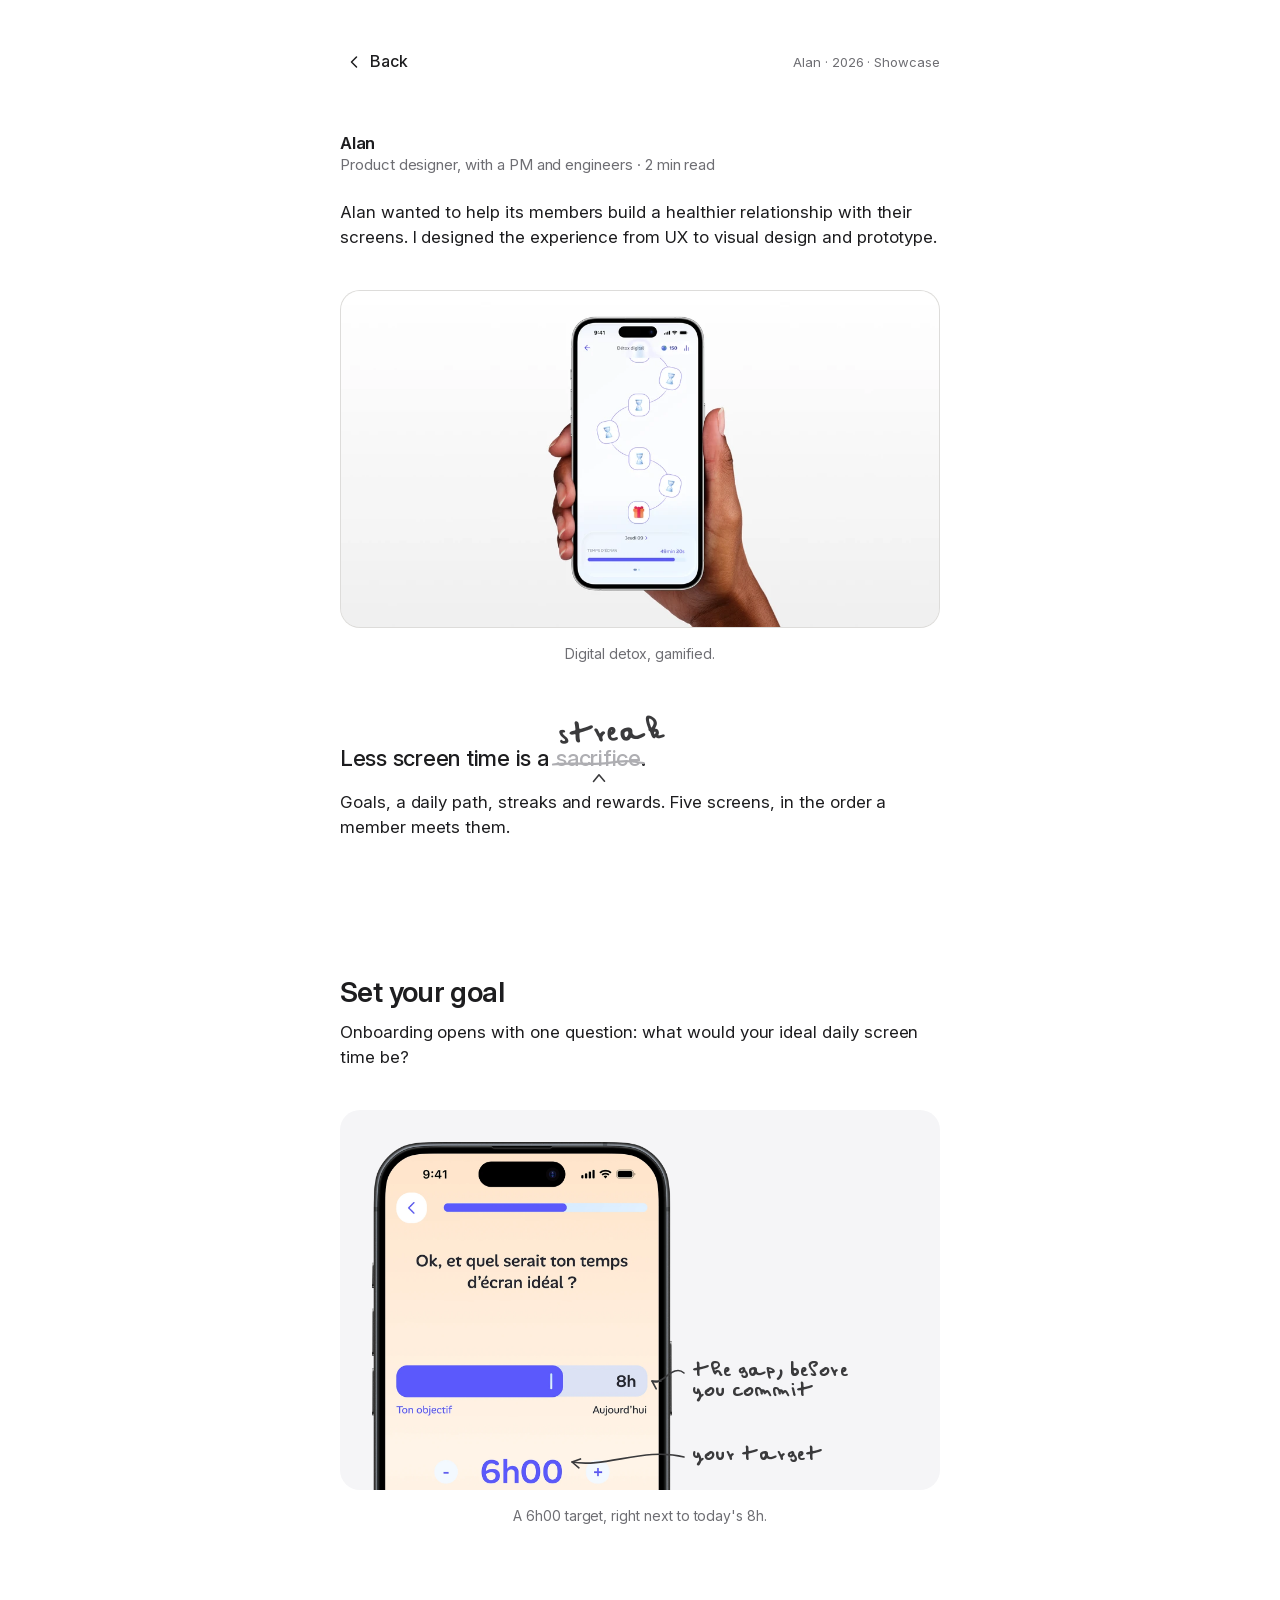
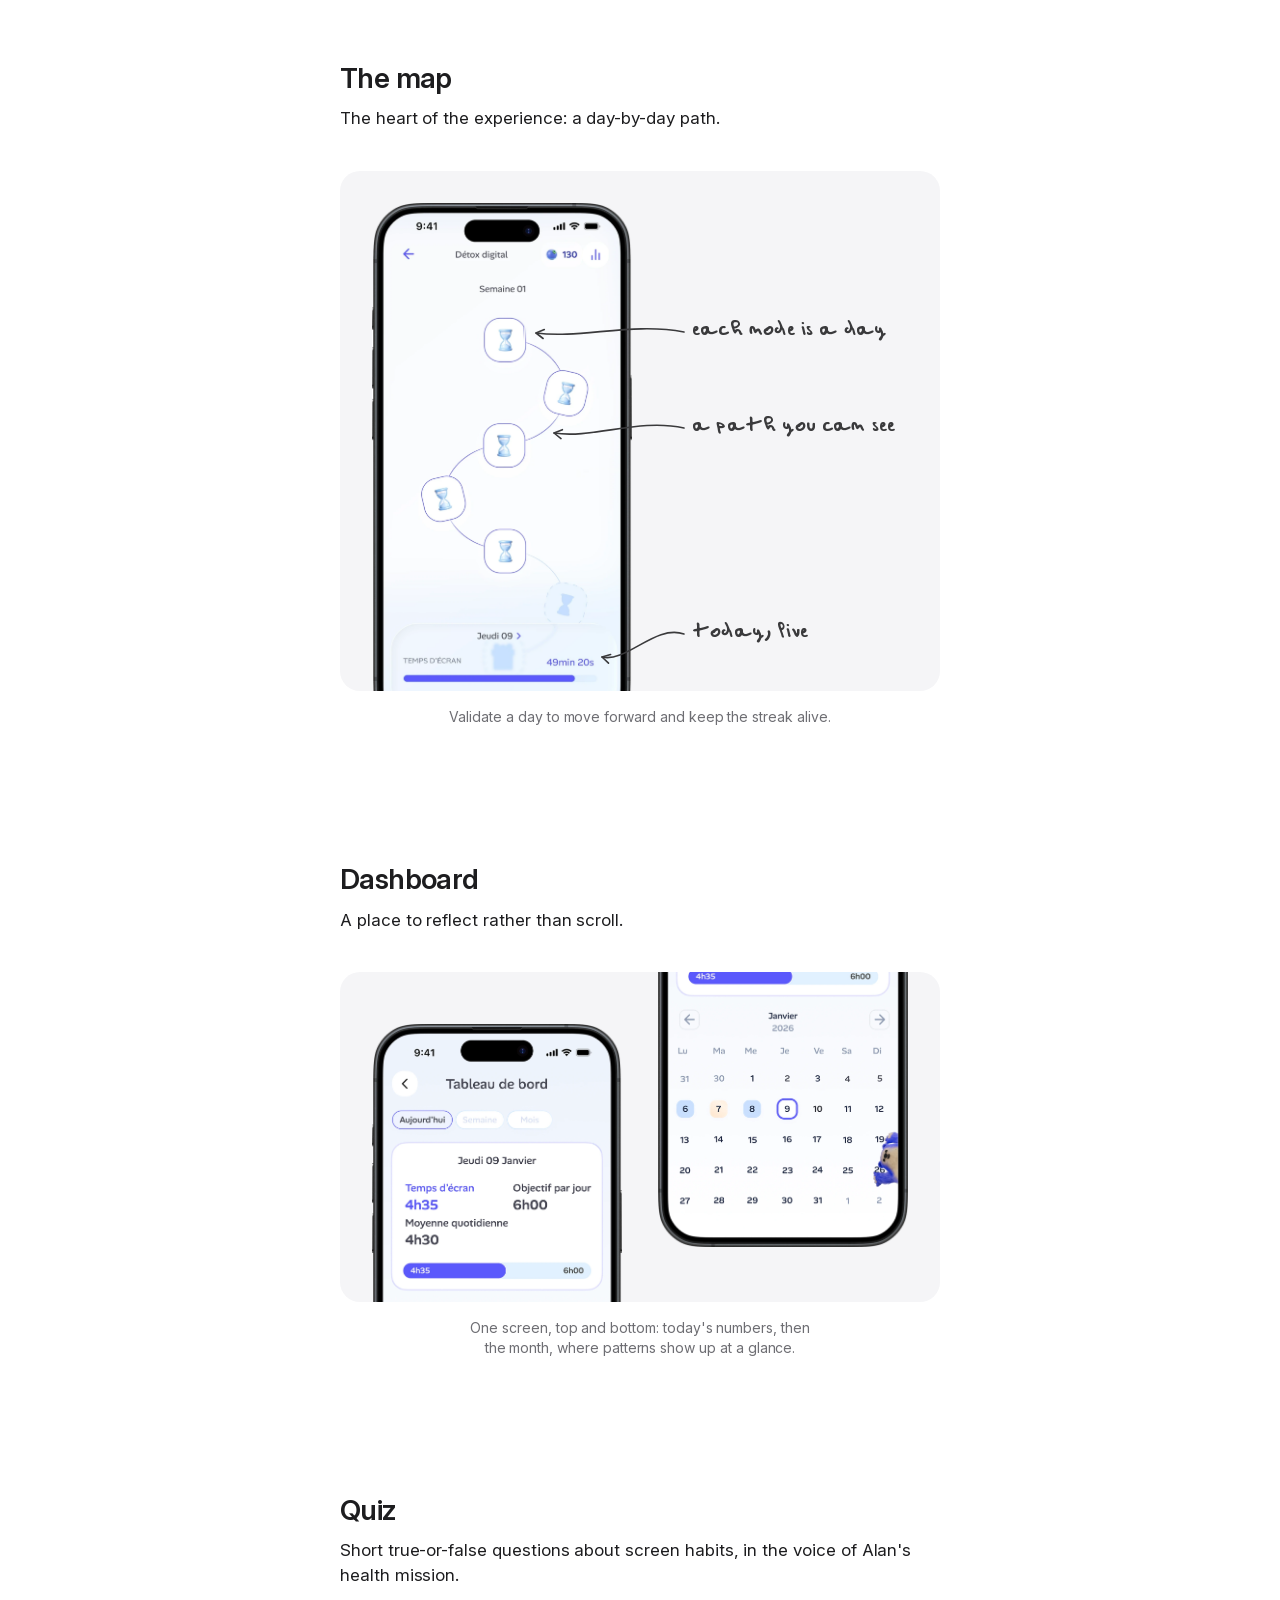
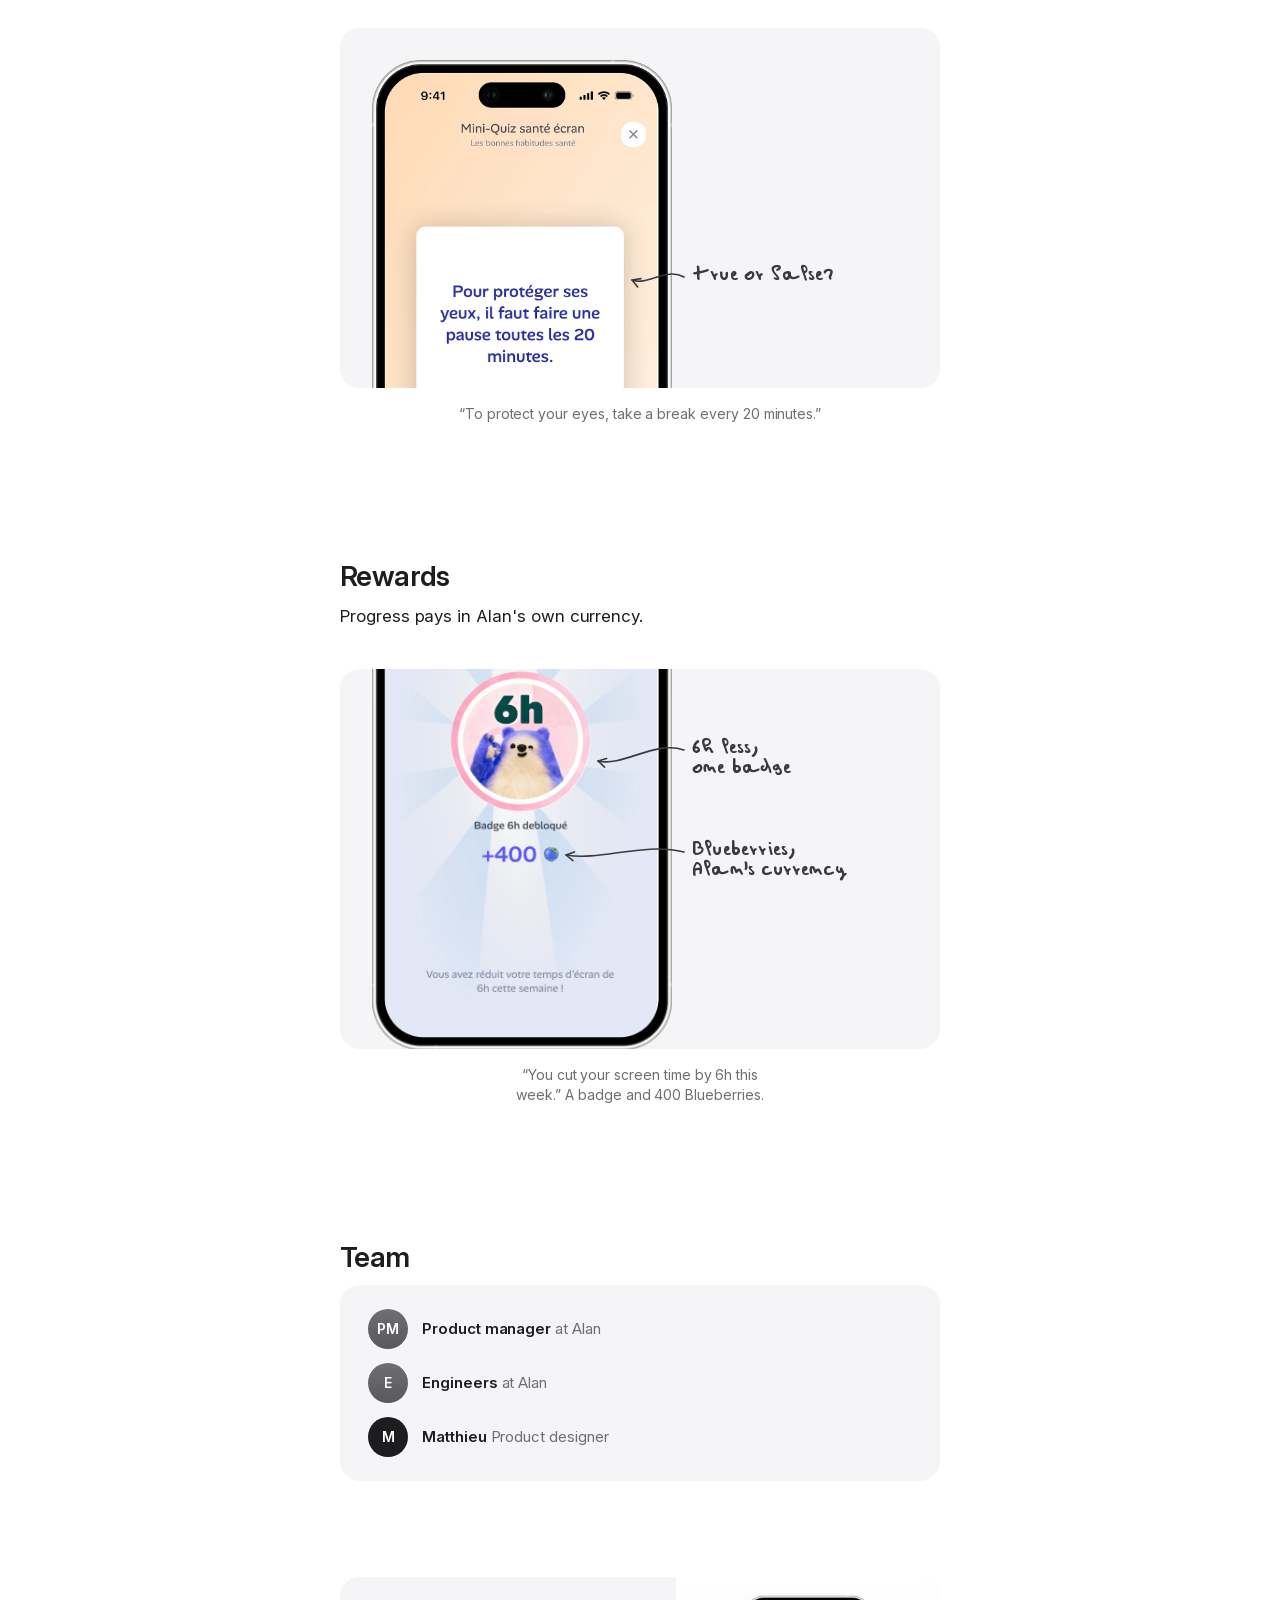
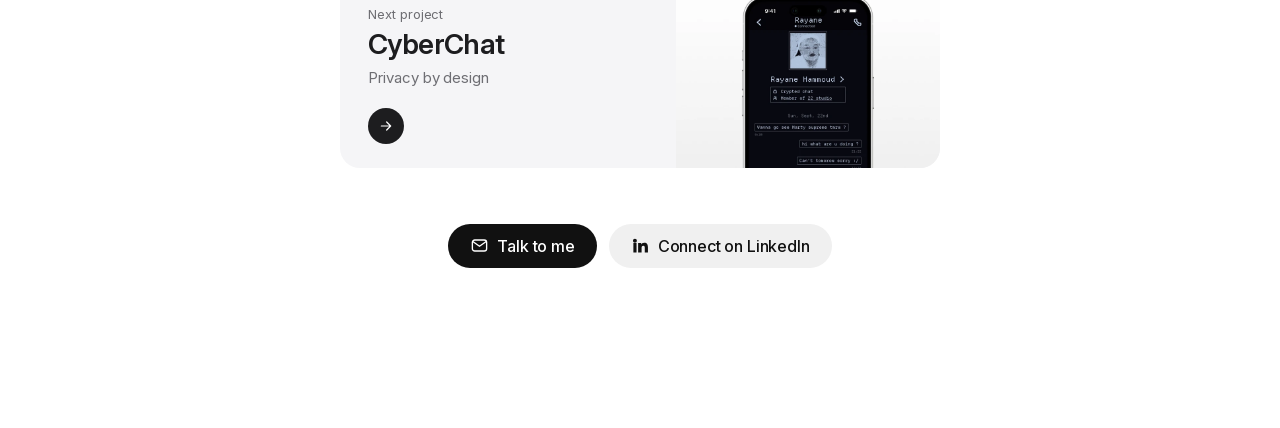
==== commit accb1a1d: "Case pages: reading time and a progress ring on the floating Back "· N min read" after the subtitle " ====
--- a/alan.html
+++ b/alan.html
@@ -32,7 +32,7 @@
   <!-- Apply the saved appearance before first paint (no light flash in dark mode) -->
   <script>try{var t=new URLSearchParams(location.search).get("theme")||localStorage.getItem("theme");if(t==="dark")document.documentElement.dataset.theme="dark";}catch(e){}</script>
   <link rel="stylesheet" href="styles.css?v=14" />
-  <link rel="stylesheet" href="case.css?v=52" />
+  <link rel="stylesheet" href="case.css?v=53" />
   <link rel="stylesheet" href="stage.css?v=7" />
   <link rel="preload" href="fonts/MyHand.ttf" as="font" type="font/ttf" crossorigin />
 </head>
@@ -152,7 +152,7 @@
 
   </main>
   <script src="data.js?v=6"></script>
-  <script src="case.js?v=28"></script>
-  <script src="stage.js?v=4"></script>
+  <script src="case.js?v=29"></script>
+  <script src="stage.js?v=5"></script>
 </body>
 </html>
--- a/case.css
+++ b/case.css
@@ -78,7 +78,7 @@
 .case-back--float {
   position: fixed; z-index: 20;
   top: max(16px, env(safe-area-inset-top)); left: max(16px, env(safe-area-inset-left));
-  width: 40px; height: 40px; min-height: 0; padding: 0;
+  width: 44px; height: 44px; min-height: 0; padding: 0;
   justify-content: center;
   border-radius: 50%;
   background: var(--clip-btn-bg, rgba(255, 255, 255, 0.82));
@@ -94,10 +94,13 @@
 }
 .case-back--float:hover { background: var(--clip-btn-bg-hover, #fff); }
 .case-back--float:focus-visible { outline: 2px solid var(--case-blue); outline-offset: 3px; }
-.case-back--float svg { margin-left: -2px; }   /* optical centre for the chevron */
+.case-back--float svg:not(.case-back__ring) { margin-left: -2px; }   /* optical centre for the chevron */
+/* reading progress: a hairline ring that fills clockwise as the page is read */
+.case-back--float .case-back__ring { position: absolute; inset: -2px; width: calc(100% + 4px); height: calc(100% + 4px); transform: rotate(-90deg); pointer-events: none; overflow: visible; }
+.case-back--float .case-back__ring circle { fill: none; stroke: currentColor; stroke-width: 1.5; stroke-linecap: round; stroke-dasharray: 1; stroke-dashoffset: 1; }
 /* wide screens: in the gutter, above the side menu's dashes */
 @media (min-width: 1360px) {
-  .case-back--float { top: 24px; left: max(24px, calc(50% - var(--case-col) / 2 - 72px)); }
+  .case-back--float { top: 24px; left: max(24px, calc(50% - var(--case-col) / 2 - 76px)); }
 }
 @media (prefers-reduced-transparency: reduce) {
   .case-back--float { background: #fff; -webkit-backdrop-filter: none; backdrop-filter: none; }
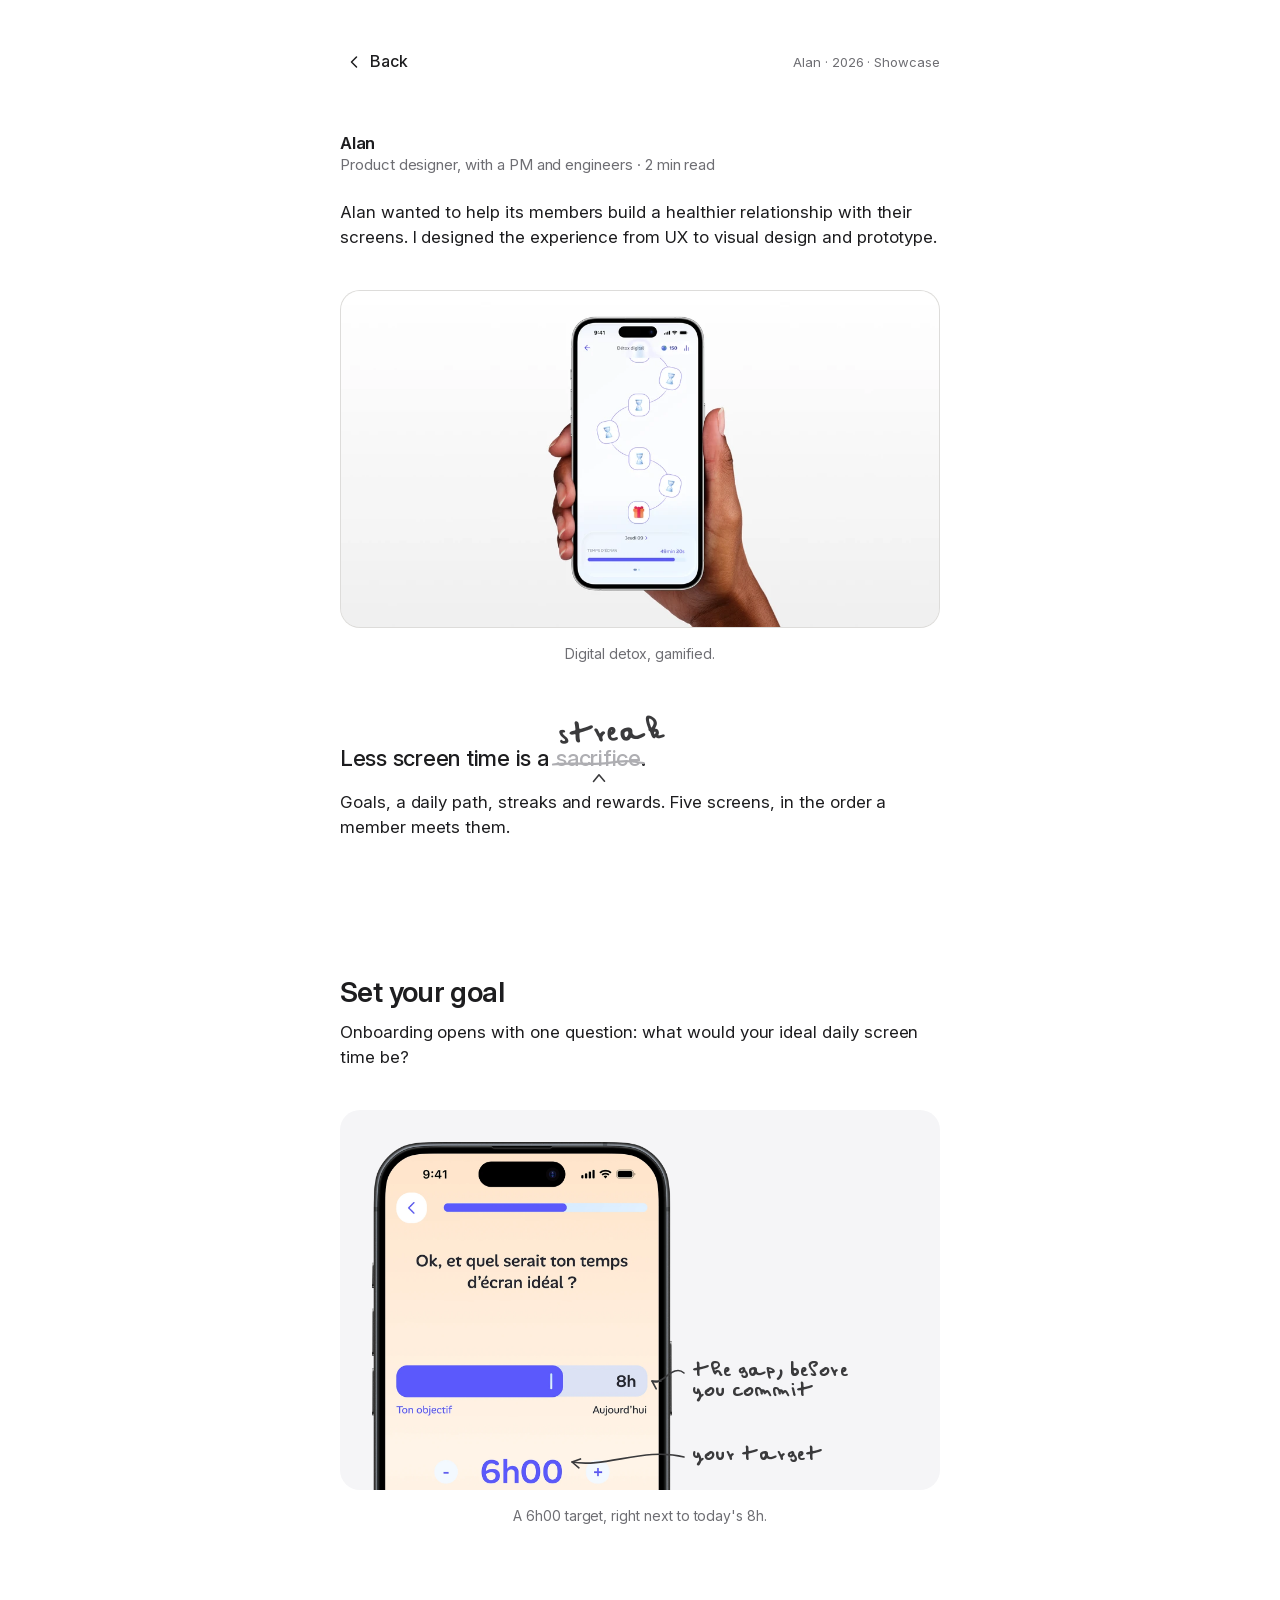
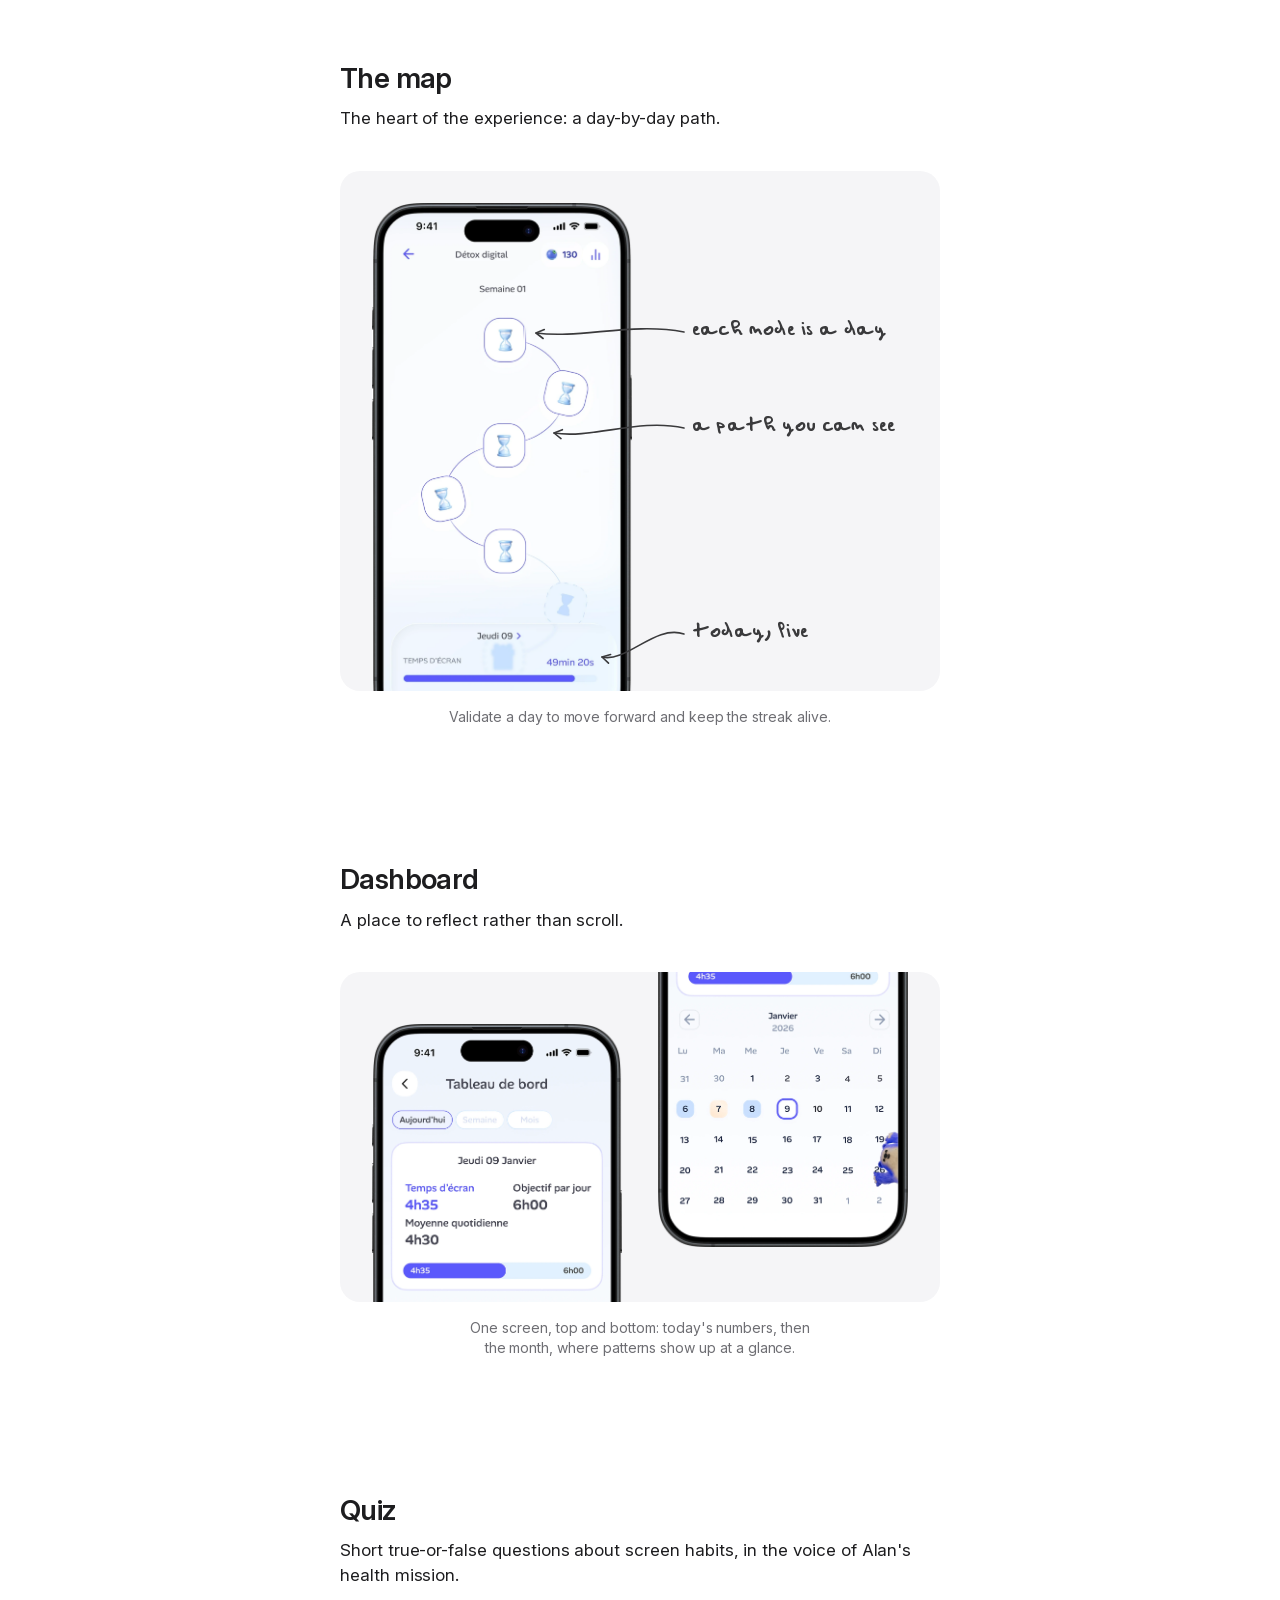
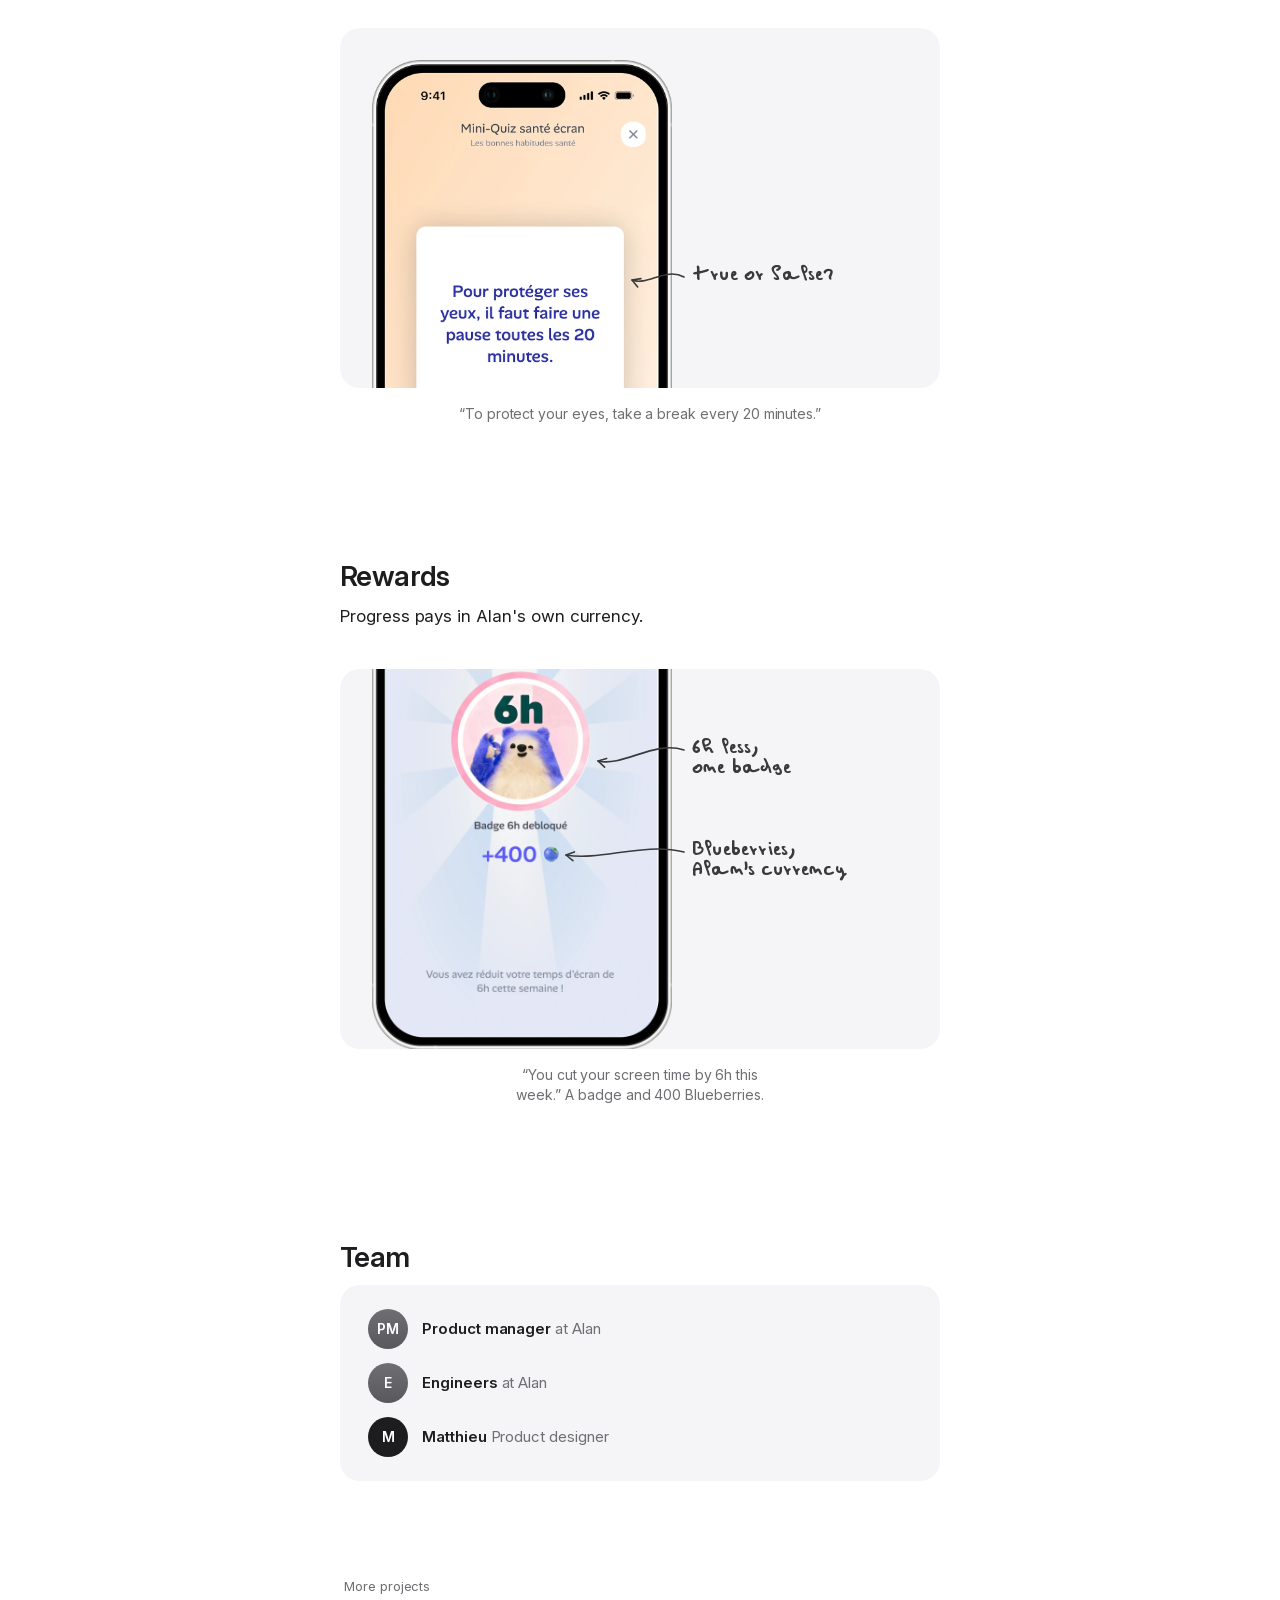
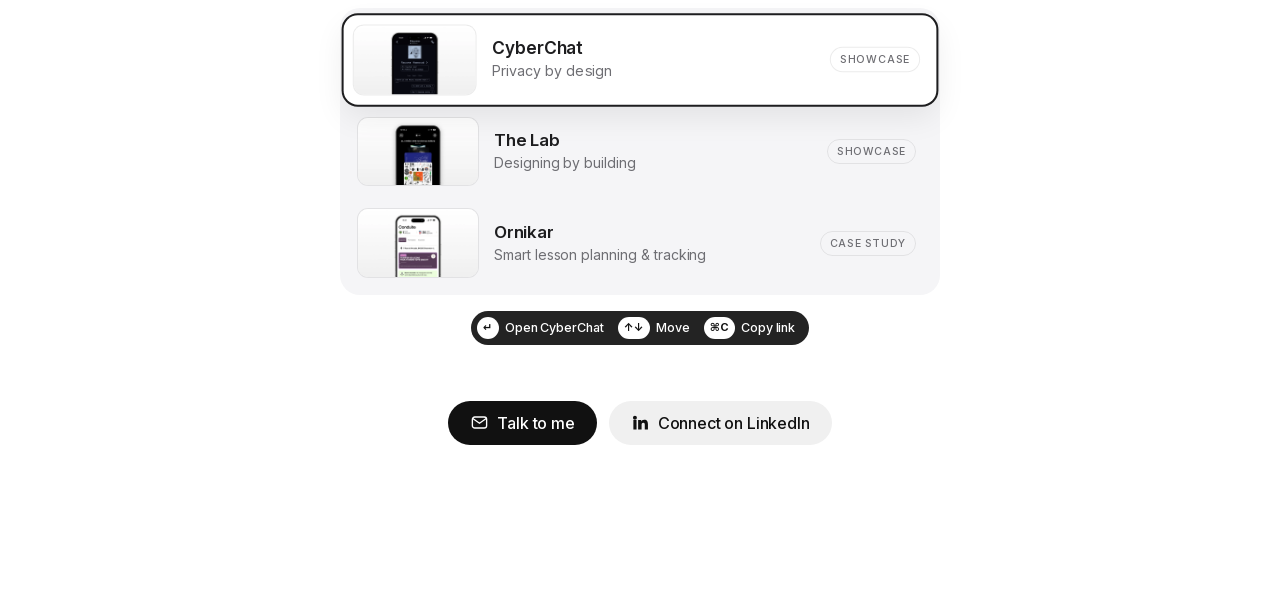
==== commit 8867ba25: "Pointer layer: copy email, context menu, edges, More projects - Email links: hover names the address" ====
--- a/alan.html
+++ b/alan.html
@@ -32,7 +32,8 @@
   <!-- Apply the saved appearance before first paint (no light flash in dark mode) -->
   <script>try{var t=new URLSearchParams(location.search).get("theme")||localStorage.getItem("theme");if(t==="dark")document.documentElement.dataset.theme="dark";}catch(e){}</script>
   <link rel="stylesheet" href="styles.css?v=14" />
-  <link rel="stylesheet" href="case.css?v=53" />
+  <link rel="stylesheet" href="cursor.css?v=1" />
+  <link rel="stylesheet" href="case.css?v=54" />
   <link rel="stylesheet" href="stage.css?v=7" />
   <link rel="preload" href="fonts/MyHand.ttf" as="font" type="font/ttf" crossorigin />
 </head>
@@ -152,7 +153,8 @@
 
   </main>
   <script src="data.js?v=6"></script>
-  <script src="case.js?v=29"></script>
+  <script src="case.js?v=33"></script>
   <script src="stage.js?v=5"></script>
+  <script src="cursor.js?v=2"></script>
 </body>
 </html>
--- a/cursor.css
+++ b/cursor.css
@@ -0,0 +1,78 @@
+/* ============================================================
+   Pointer layer (cursor.js): the capsule that names what's under the
+   pointer, the project context menu, and the edge tabs on case pages.
+   Pointer-only: nothing here shows on touch screens.
+   ============================================================ */
+
+/* Capsule: black on light pages, light on dark ones */
+.cx-cap {
+  position: fixed; left: 0; top: 0; z-index: 1200;
+  display: inline-flex; align-items: center; gap: 8px;
+  height: 32px; padding: 0 14px; border-radius: 999px;
+  background: rgba(17, 17, 17, 0.92); color: #fff;
+  -webkit-backdrop-filter: blur(12px); backdrop-filter: blur(12px);
+  box-shadow: 0 6px 20px rgba(0, 0, 0, 0.12);
+  font: 500 13px/1 "Inter", system-ui, sans-serif; letter-spacing: 0; white-space: nowrap;
+  pointer-events: none;
+  opacity: 0; transform: scale(0.94);
+  transition: opacity .16s ease, transform .24s cubic-bezier(.2, .9, .25, 1.1);
+}
+.cx-cap.is-on { opacity: 1; transform: none; }
+.cx-cap .cx-mute { color: rgba(255, 255, 255, 0.55); }
+.cx-cap .cx-div { width: 1px; height: 14px; background: rgba(255, 255, 255, 0.22); }
+.cx-cap .cx-key {
+  display: inline-grid; place-items: center; min-width: 20px; height: 20px; padding: 0 6px; margin-right: -6px;
+  border-radius: 6px; background: rgba(255, 255, 255, 0.16); font-size: 11px; font-weight: 600;
+}
+.cx-cap .cx-thumb { width: 40px; height: 24px; margin-left: -10px; border-radius: 999px 6px 6px 999px; object-fit: cover; display: block; }
+.cx-cap svg { display: block; flex: none; }
+:root[data-theme="dark"] .cx-cap { background: rgba(245, 245, 247, 0.94); color: #111; box-shadow: 0 6px 20px rgba(0, 0, 0, 0.4); }
+:root[data-theme="dark"] .cx-cap .cx-mute { color: rgba(0, 0, 0, 0.5); }
+:root[data-theme="dark"] .cx-cap .cx-div { background: rgba(0, 0, 0, 0.16); }
+:root[data-theme="dark"] .cx-cap .cx-key { background: rgba(0, 0, 0, 0.08); }
+
+/* Context menu (right-click on a project card) */
+.cx-menu {
+  position: fixed; left: 0; top: 0; z-index: 1200;
+  min-width: 220px; padding: 5px; border-radius: 12px;
+  background: rgba(246, 246, 246, 0.84);
+  -webkit-backdrop-filter: blur(24px) saturate(1.8); backdrop-filter: blur(24px) saturate(1.8);
+  box-shadow: 0 0 0 0.5px rgba(0, 0, 0, 0.18), 0 10px 36px rgba(0, 0, 0, 0.18);
+  font: 400 13.5px/1 "Inter", system-ui, sans-serif; color: #111;
+  visibility: hidden; opacity: 0; transform: scale(0.96);
+  transition: opacity .12s ease, transform .18s cubic-bezier(.2, .9, .25, 1.1), visibility 0s .18s;
+}
+.cx-menu.is-on { visibility: visible; opacity: 1; transform: none; transition: opacity .12s ease, transform .18s cubic-bezier(.2, .9, .25, 1.1); }
+.cx-item {
+  display: flex; align-items: center; gap: 10px; width: 100%; height: 28px; padding: 0 10px;
+  border: 0; border-radius: 7px; background: none; color: inherit; font: inherit; text-align: left; cursor: default;
+}
+.cx-item svg { width: 15px; height: 15px; flex: none; }
+.cx-item:hover, .cx-item:focus { outline: none; background: #2f6bf0; color: #fff; }
+.cx-menu hr { border: 0; height: 1px; margin: 5px 10px; background: rgba(0, 0, 0, 0.1); }
+:root[data-theme="dark"] .cx-menu { background: rgba(44, 44, 46, 0.84); color: #f5f5f7; box-shadow: 0 0 0 0.5px rgba(255, 255, 255, 0.14), 0 10px 36px rgba(0, 0, 0, 0.5); }
+:root[data-theme="dark"] .cx-menu hr { background: rgba(255, 255, 255, 0.12); }
+
+/* Edge tabs on case pages: back to the feed (left), next project (right) */
+.cx-edge {
+  position: fixed; top: 0; z-index: 900;
+  width: 40px; height: 88px; padding: 0; border: 0; border-radius: 999px; -webkit-appearance: none; appearance: none;
+  display: grid; place-items: center;
+  background: rgba(255, 255, 255, 0.92); color: #111;
+  -webkit-backdrop-filter: blur(12px); backdrop-filter: blur(12px);
+  box-shadow: 0 0 0 0.5px rgba(0, 0, 0, 0.12), 0 8px 24px rgba(0, 0, 0, 0.1);
+  cursor: pointer; opacity: 0; pointer-events: none;
+  transition: opacity .18s ease, transform .34s cubic-bezier(.2, .9, .25, 1.1);
+}
+.cx-edge svg { width: 12px; height: 20px; display: block; }
+.cx-edge--l { left: 10px; transform: translate(-56px, var(--y, 50vh)); }
+.cx-edge--r { right: 10px; transform: translate(56px, var(--y, 50vh)); }
+.cx-edge.is-on { opacity: 1; pointer-events: auto; transform: translate(0, var(--y, 50vh)); }
+.cx-edge:active { transform: translate(0, var(--y, 50vh)) scale(0.94); }
+:root[data-theme="dark"] .cx-edge { background: rgba(44, 44, 46, 0.92); color: #f5f5f7; box-shadow: 0 0 0 0.5px rgba(255, 255, 255, 0.14), 0 8px 24px rgba(0, 0, 0, 0.5); }
+
+@media (prefers-reduced-motion: reduce) {
+  .cx-cap, .cx-cap.is-on, .cx-menu, .cx-menu.is-on { transform: none; transition: opacity .12s ease; }
+  .cx-edge { transition: opacity .12s ease; }
+}
+.cx-menu:focus { outline: none; }
--- a/case.css
+++ b/case.css
@@ -510,58 +510,57 @@
   margin-top: var(--s-14);
 }
 
-/* ---- Next-project card (foot of every case page): the next project's image,
-   name and tagline, on the same quiet fill as the stages ---- */
-.pnext {
-  display: grid;
-  grid-template-columns: 1fr 44%;
-  grid-template-areas: "txt media" "arrow media";
-  grid-template-rows: 1fr auto;
-  margin-top: var(--s-12);
-  border-radius: 20px;
-  overflow: hidden;
-  background: var(--case-fill);
-  text-decoration: none;
-  color: var(--case-ink);
-  transition: transform .2s var(--ease-out);
+/* ---- More projects (foot of every case page): the other projects as a
+   focus list, tvOS-style. One row is always in focus (the next project to
+   start with); the pointer or ↑ ↓ moves it, and a legend names the keys
+   for the row in focus. ---- */
+.pmore { margin-top: var(--s-12); --pmore-hl: #fff; }
+:root[data-theme="dark"] .pmore { --pmore-hl: #2c2c2e; }
+.pmore__label { font-size: 13px; color: var(--case-muted); margin: 0 0 12px 4px; }
+.pmore__list { list-style: none; margin: 0; padding: 8px; border-radius: 20px; background: var(--case-fill); display: grid; gap: 4px; }
+.pmore__row {
+  display: flex; align-items: center; gap: 16px;
+  padding: 10px 16px 10px 10px; border-radius: 14px;
+  color: var(--case-ink); text-decoration: none;
   -webkit-tap-highlight-color: transparent;
-}
-.pnext:active { transform: scale(.985); }
-.pnext:focus-visible { outline: 2px solid var(--case-blue); outline-offset: 3px; }
-.pnext__txt { grid-area: txt; display: flex; flex-direction: column; padding: 28px 28px 0; }
-.pnext__label { font-size: 13px; color: var(--case-muted); }
-.pnext__name { font-size: 28px; line-height: 1.15; font-weight: 600; letter-spacing: -0.022em; margin-top: 4px; transition: color .2s ease; }
-.pnext__tag { font-size: 15px; line-height: 1.4; color: var(--case-muted); margin-top: 6px; text-wrap: pretty; }
-.pnext__media { grid-area: media; position: relative; min-height: 176px; overflow: hidden; }
-.pnext__media img { position: absolute; inset: 0; width: 100%; height: 100%; object-fit: cover; display: block; transition: transform .6s var(--ease-out); }
-.pnext__arrowbox {
-  grid-area: arrow;
-  width: 36px; height: 36px; margin: 20px 28px 24px;
-  border-radius: 50%;
-  display: grid; place-items: center;
-  background: var(--case-ink);
-  transition: background-color .2s ease;
-}
-.pnext__arrow { width: 16px; height: 16px; display: block; color: var(--bg); transition: transform .25s var(--ease-out); }
-@media (hover: hover) {
-  .pnext:hover .pnext__name { color: var(--accent, var(--case-blue)); }
-  .pnext:hover .pnext__arrowbox { background: var(--accent, var(--case-blue)); }
-  .pnext:hover .pnext__arrow { transform: translateX(2px); }
-  .pnext:hover .pnext__media img { transform: scale(1.03); }
-}
-:root[data-theme="dark"] .pnext:hover .pnext__name { color: var(--case-ink); }
-:root[data-theme="dark"] .pnext:hover .pnext__arrowbox { background: var(--case-ink); }
+  transition: transform .35s cubic-bezier(.2, .9, .25, 1.12), box-shadow .2s ease, background-color .2s ease;
+}
+.pmore__row:focus-visible { outline: none; }
+.pmore__media { width: 120px; aspect-ratio: 16 / 9; flex: none; border-radius: 10px; overflow: hidden; background: var(--case-fill-2); box-shadow: 0 0 0 1px var(--case-hair); }
+.pmore__media img { width: 100%; height: 100%; object-fit: cover; display: block; }
+.pmore__txt { display: flex; flex-direction: column; gap: 3px; min-width: 0; }
+.pmore__name { font-size: 17px; line-height: 1.25; font-weight: 600; letter-spacing: -0.012em; }
+.pmore__tag { font-size: 14px; line-height: 1.35; color: var(--case-muted); overflow: hidden; text-overflow: ellipsis; white-space: nowrap; }
+.pmore__badge { margin-left: auto; flex: none; font-size: 10.5px; font-weight: 500; letter-spacing: .06em; text-transform: uppercase; color: var(--case-muted); border: 1px solid var(--case-hair); border-radius: 999px; padding: 4px 9px; }
+.pmore__row:active { transform: scale(.985); }
+/* the row in focus lifts out of the list */
+.pmore__row.is-hl { background: var(--pmore-hl); transform: scale(1.015); box-shadow: 0 0 0 2px var(--case-ink), 0 12px 30px rgba(0, 0, 0, .08); }
+.pmore__row.is-hl:active { transform: scale(1); }
+/* the legend: what the keys do for the row in focus */
+.pmore__legend {
+  display: none; width: fit-content; margin: 16px auto 0;
+  align-items: center; gap: 14px; padding: 6px 14px 6px 6px; border-radius: 999px;
+  background: rgba(17, 17, 17, .92); color: #fff;
+  font-size: 12.5px; font-weight: 500; line-height: 1; white-space: nowrap;
+}
+.pmore__legend > span { display: inline-flex; align-items: center; gap: 6px; }
+.pmore__key { display: inline-grid; place-items: center; min-width: 22px; height: 22px; padding: 0 6px; border-radius: 999px; background: #fff; color: #111; font-size: 11px; font-weight: 700; }
+:root[data-theme="dark"] .pmore__legend { background: rgba(245, 245, 247, .94); color: #111; }
+:root[data-theme="dark"] .pmore__key { background: #111; color: #fff; }
+@media (hover: hover) and (pointer: fine) { .pmore__legend { display: flex; } }
+/* on touch every row is equal: there is no pointer to follow */
+@media not ((hover: hover) and (pointer: fine)) {
+  .pmore__row.is-hl { background: none; transform: none; box-shadow: none; }
+}
 @media (max-width: 560px) {
-  .pnext { grid-template-columns: 1fr 40%; }
-  .pnext__txt { padding: 20px 20px 0; }
-  .pnext__name { font-size: 22px; }
-  .pnext__arrowbox { margin: 16px 20px 20px; }
+  .pmore__media { width: 88px; }
+  .pmore__badge { display: none; }
+  .pmore__row { padding-right: 10px; gap: 14px; }
 }
 @media (prefers-reduced-motion: reduce) {
-  .pnext, .pnext__arrow, .pnext__media img { transition: none; }
-  .pnext:hover .pnext__media img { transform: none; }
-}
-.pnext + .case-footer { margin-top: var(--s-7); }
+  .pmore__row, .pmore__row.is-hl, .pmore__row:active { transition: none; transform: none; }
+}
+.pmore + .case-footer { margin-top: var(--s-7); }
 
 /* ---- Feature rows: a title + text beside one screen recording; .feature--flip
    puts the phone on the left so consecutive rows alternate ---- */
